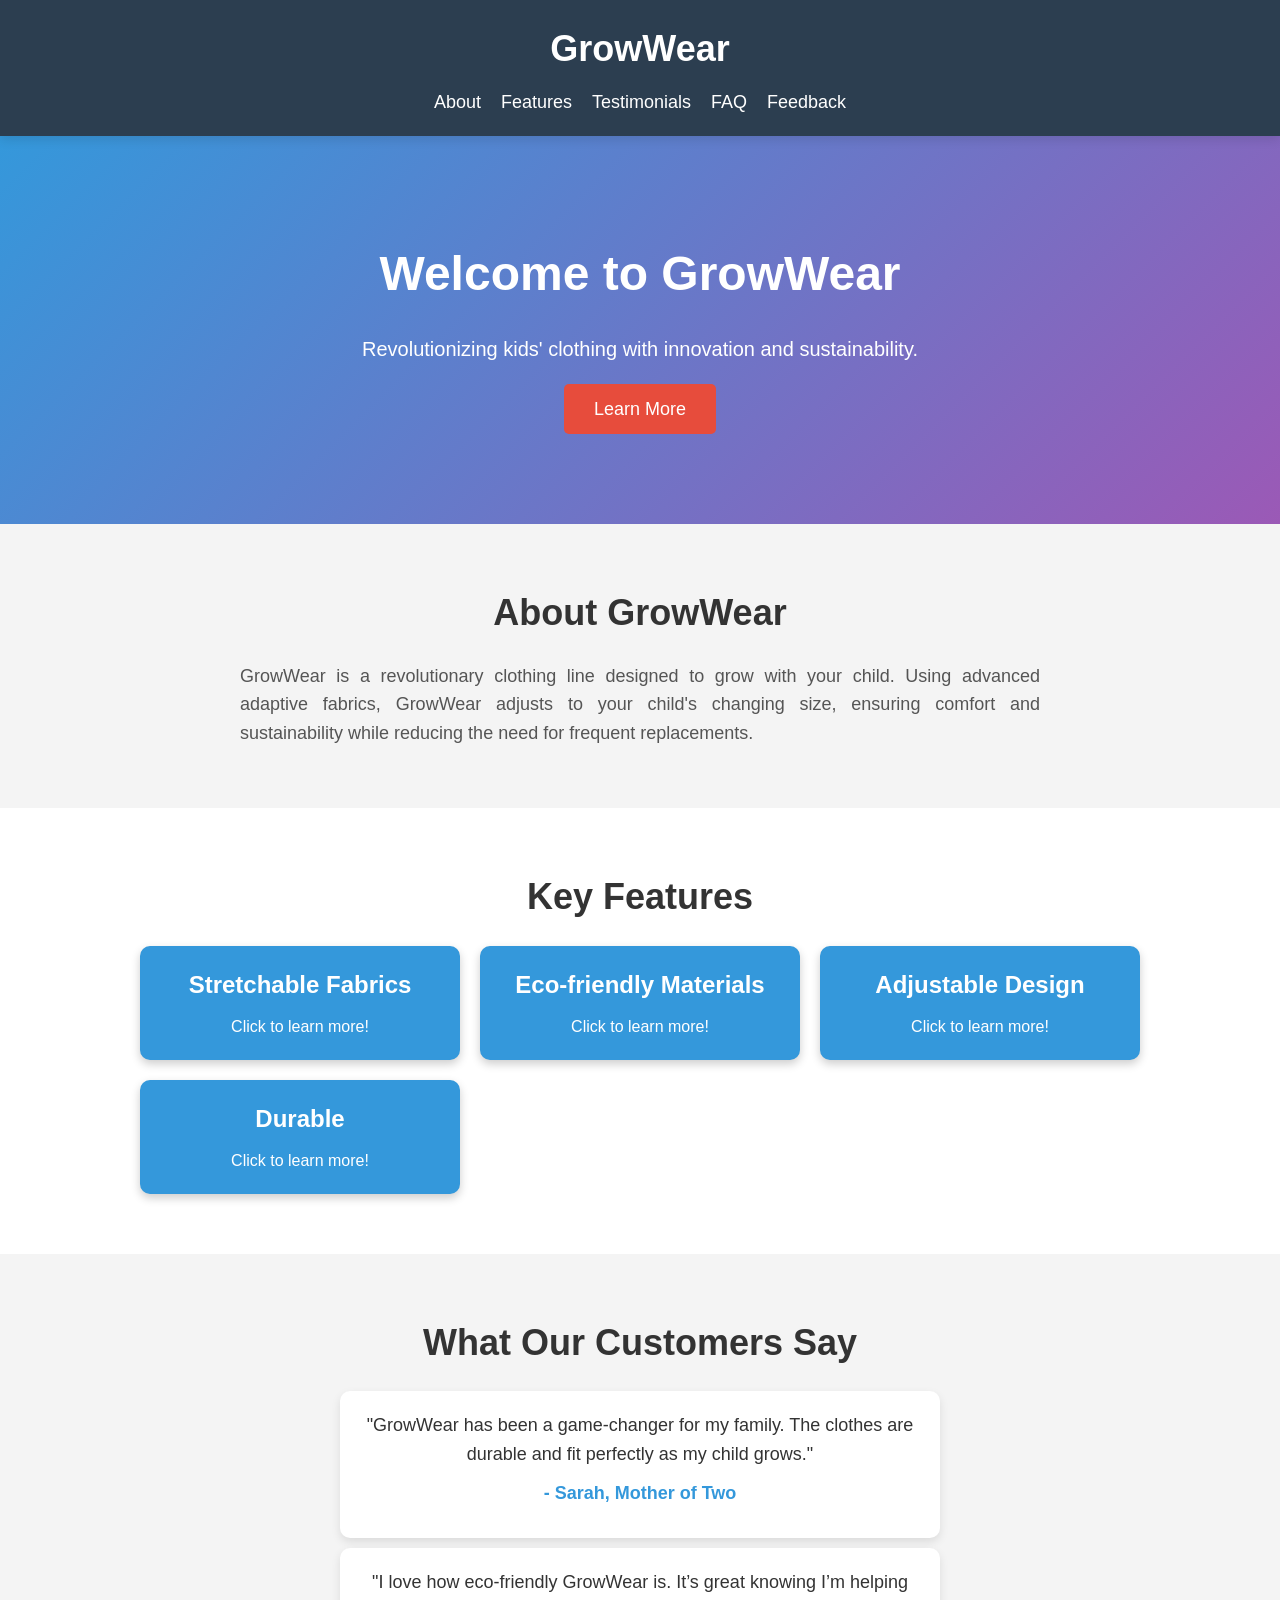
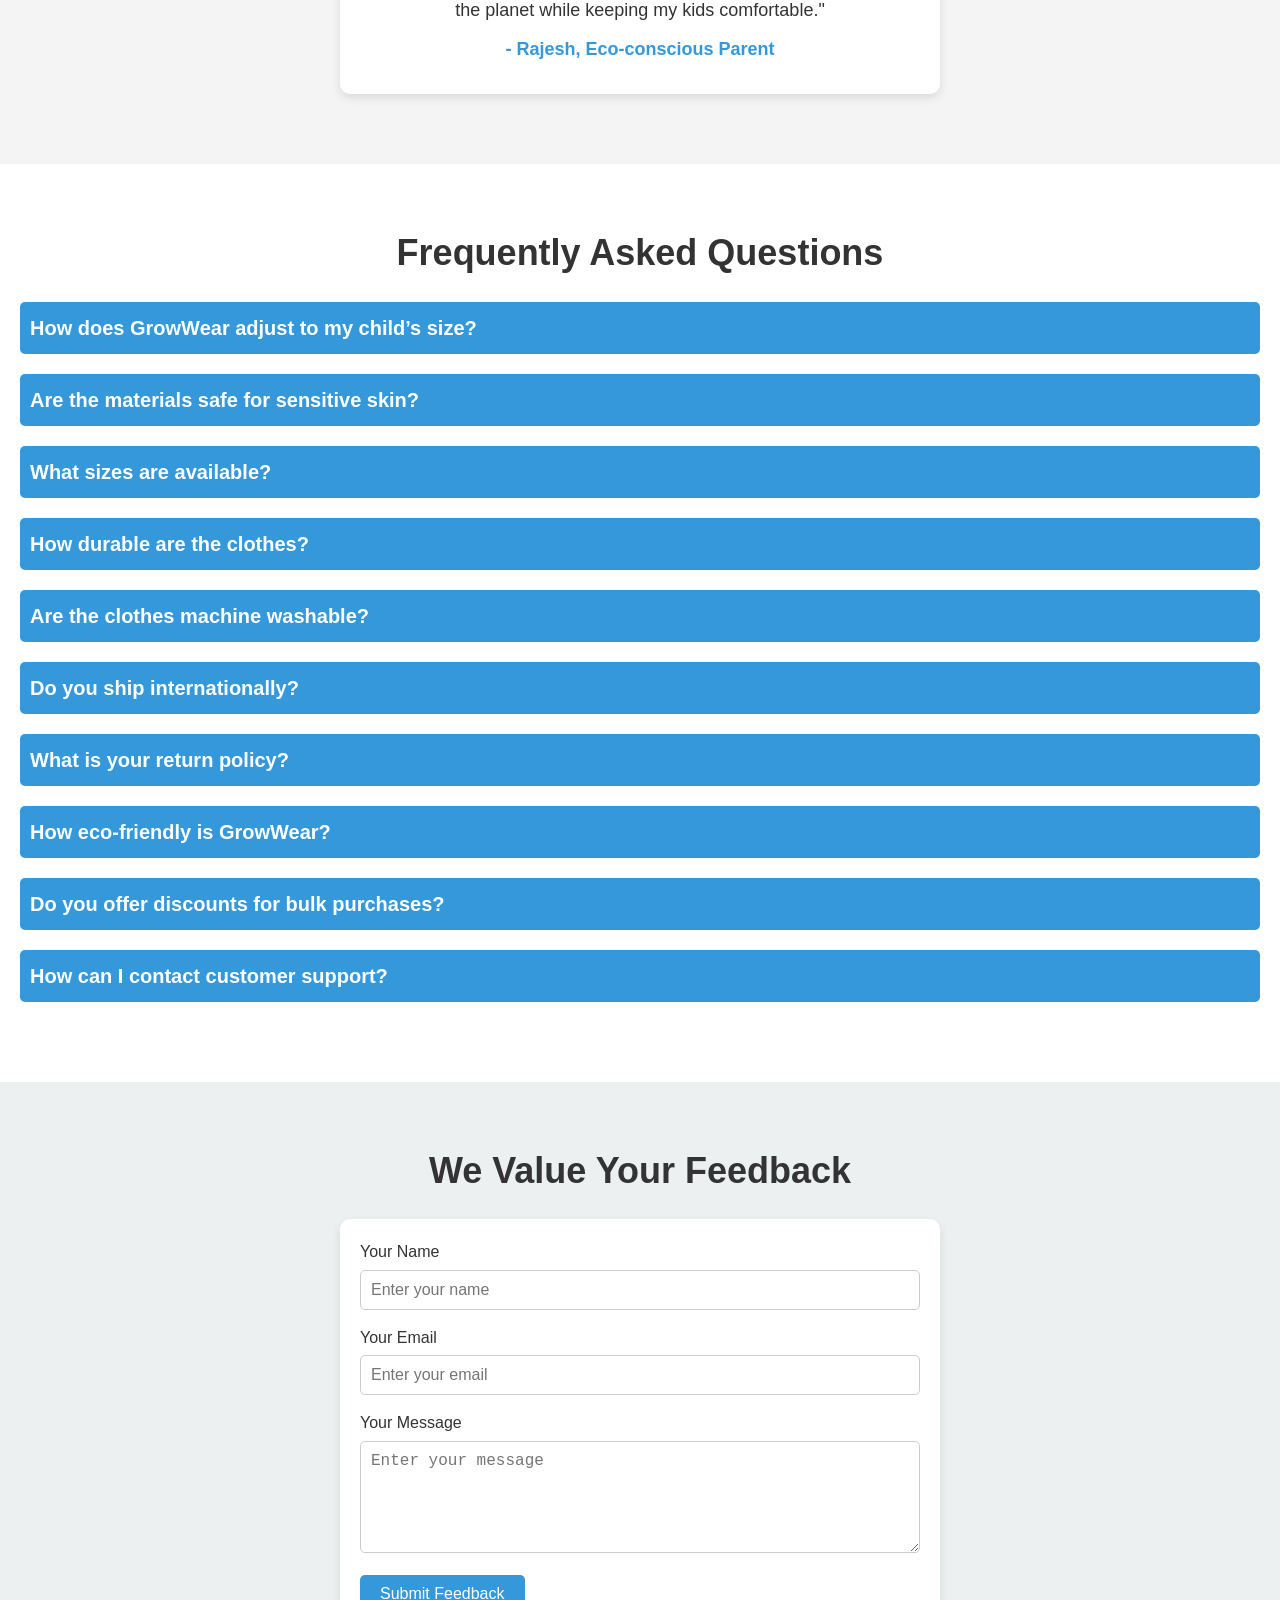
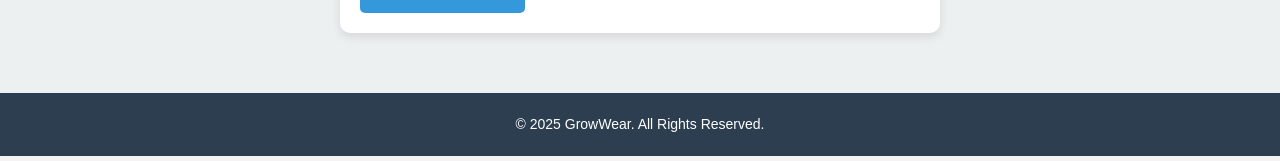
==== index.html @ eff15a05 "Add files via upload" ====
<!DOCTYPE html>
<html lang="en">
<head>
    <meta charset="UTF-8">
    <meta name="viewport" content="width=device-width, initial-scale=1.0">
    <title>GrowWear - Clothing that Grows with Kids</title>
    <style>
        /* Reset some default styles */
        * {
            margin: 0;
            padding: 0;
            box-sizing: border-box;
        }

        body {
            font-family: 'Arial', sans-serif;
            line-height: 1.6;
            background-color: #f4f4f4;
            color: #333;
            overflow-x: hidden;
        }

        .container {
            width: 90%;
            max-width: 1200px;
            margin: 0 auto;
        }

        /* Header styles */
        header {
            background-color: #2c3e50;
            color: white;
            padding: 20px 0;
            text-align: center;
            position: sticky;
            top: 0;
            z-index: 1000;
            box-shadow: 0 4px 10px rgba(0, 0, 0, 0.1);
        }

        header h1 {
            font-size: 36px;
            margin-bottom: 10px;
        }

        nav ul {
            list-style: none;
            padding: 0;
            display: flex;
            justify-content: center;
            gap: 20px;
        }

        nav ul li a {
            color: white;
            text-decoration: none;
            font-size: 18px;
        }

        nav ul li a:hover {
            text-decoration: underline;
        }

        /* Hero Section */
        .hero {
            background: linear-gradient(135deg, #3498db, #9b59b6);
            color: white;
            padding: 100px 20px;
            text-align: center;
        }

        .hero h2 {
            font-size: 48px;
            margin-bottom: 20px;
            animation: fadeIn 1.5s ease-in-out;
        }

        .hero p {
            font-size: 20px;
            margin-bottom: 30px;
            animation: fadeIn 2s ease-in-out;
        }

        .hero a {
            background-color: #e74c3c;
            color: white;
            padding: 15px 30px;
            text-decoration: none;
            font-size: 18px;
            border-radius: 5px;
            transition: background-color 0.3s, transform 0.3s;
            animation: fadeIn 2.5s ease-in-out;
        }

        .hero a:hover {
            background-color: #c0392b;
            transform: scale(1.05);
        }

        /* About Section */
        #about {
            padding: 60px 20px;
            background-color: #f4f4f4;
        }

        #about h2 {
            font-size: 36px;
            text-align: center;
            margin-bottom: 20px;
        }

        #about p {
            font-size: 18px;
            color: #555;
            text-align: justify;
            margin: 0 auto;
            max-width: 800px;
        }

        /* Features Section */
        #features {
            padding: 60px 20px;
            background-color: white;
        }

        #features h2 {
            font-size: 36px;
            text-align: center;
            margin-bottom: 20px;
        }

        .features-list {
            display: grid;
            grid-template-columns: repeat(auto-fit, minmax(250px, 1fr));
            gap: 20px;
            max-width: 1000px;
            margin: 0 auto;
        }

        .feature {
            background: #3498db;
            color: white;
            padding: 20px;
            border-radius: 10px;
            text-align: center;
            box-shadow: 0 4px 10px rgba(0, 0, 0, 0.2);
            cursor: pointer;
            transition: transform 0.3s, background-color 0.3s;
        }

        .feature:hover {
            transform: scale(1.05);
            background-color: #2980b9;
        }

        .feature h3 {
            font-size: 24px;
            margin-bottom: 10px;
        }

        .feature-details {
            display: none;
            font-size: 18px;
            color: #333;
            background: #ecf0f1;
            padding: 15px;
            margin-top: 10px;
            border-radius: 5px;
        }

        /* Testimonials Section */
        #testimonials {
            padding: 60px 20px;
            background-color: #f4f4f4;
        }

        #testimonials h2 {
            font-size: 36px;
            text-align: center;
            margin-bottom: 20px;
        }

        .testimonial {
            background: white;
            padding: 20px;
            border-radius: 10px;
            box-shadow: 0 4px 10px rgba(0, 0, 0, 0.1);
            margin: 10px auto;
            max-width: 600px;
            text-align: center;
        }

        .testimonial p {
            font-size: 18px;
            margin-bottom: 10px;
        }

        .testimonial .author {
            font-weight: bold;
            color: #3498db;
        }

        /* FAQ Section */
        #faq {
            padding: 60px 20px;
            background-color: white;
        }

        #faq h2 {
            font-size: 36px;
            text-align: center;
            margin-bottom: 20px;
        }

        .faq-item {
            margin-bottom: 20px;
        }

        .faq-item h3 {
            font-size: 20px;
            cursor: pointer;
            background: #3498db;
            color: white;
            padding: 10px;
            border-radius: 5px;
            transition: background-color 0.3s;
        }

        .faq-item h3:hover {
            background-color: #2980b9;
        }

        .faq-item p {
            display: none;
            font-size: 18px;
            color: #555;
            padding: 10px;
            border-left: 4px solid #3498db;
        }

        /* Feedback Section */
        #feedback {
            padding: 60px 20px;
            background-color: #ecf0f1;
        }

        #feedback h2 {
            font-size: 36px;
            text-align: center;
            margin-bottom: 20px;
        }

        #feedback-form {
            max-width: 600px;
            margin: 0 auto;
            background: white;
            padding: 20px;
            border-radius: 10px;
            box-shadow: 0 4px 10px rgba(0, 0, 0, 0.1);
        }

        #feedback-form label {
            display: block;
            font-size: 16px;
            margin-bottom: 5px;
            color: #333;
        }

        #feedback-form input,
        #feedback-form textarea {
            width: 100%;
            padding: 10px;
            margin-bottom: 15px;
            border: 1px solid #ccc;
            border-radius: 5px;
            font-size: 16px;
        }

        #feedback-form button {
            background-color: #3498db;
            color: white;
            border: none;
            padding: 10px 20px;
            font-size: 16px;
            border-radius: 5px;
            cursor: pointer;
            transition: background-color 0.3s;
        }

        #feedback-form button:hover {
            background-color: #2980b9;
        }

        .feedback-message {
            display: none;
            font-size: 18px;
            color: green;
            text-align: center;
            margin-top: 15px;
        }

        /* Footer styles */
        footer {
            background-color: #2c3e50;
            color: white;
            padding: 20px 0;
            text-align: center;
        }

        footer p {
            font-size: 14px;
        }

        /* Animations */
        @keyframes fadeIn {
            from {
                opacity: 0;
                transform: translateY(20px);
            }
            to {
                opacity: 1;
                transform: translateY(0);
            }
        }
    </style>
</head>
<body>
    <!-- Header -->
    <header>
        <h1>GrowWear</h1>
        <nav>
            <ul>
                <li><a href="#about">About</a></li>
                <li><a href="#features">Features</a></li>
                <li><a href="#testimonials">Testimonials</a></li>
                <li><a href="#faq">FAQ</a></li>
                <li><a href="#feedback">Feedback</a></li>
            </ul>
        </nav>
    </header>

    <!-- Hero Section -->
    <section class="hero">
        <h2>Welcome to GrowWear</h2>
        <p>Revolutionizing kids' clothing with innovation and sustainability.</p>
        <a href="#about">Learn More</a>
    </section>

    <!-- About Section -->
    <section id="about">
        <h2>About GrowWear</h2>
        <p>GrowWear is a revolutionary clothing line designed to grow with your child. Using advanced adaptive fabrics, GrowWear adjusts to your child's changing size, ensuring comfort and sustainability while reducing the need for frequent replacements.</p>
    </section>

    <!-- Features Section -->
    <section id="features">
        <h2>Key Features</h2>
        <div class="features-list">
            <div class="feature" onclick="toggleDetails('stretchable-details')">
                <h3>Stretchable Fabrics</h3>
                <p>Click to learn more!</p>
                <div id="stretchable-details" class="feature-details">
                    Our advanced stretchable fabrics adapt to your child's growth, ensuring a perfect fit at all times.
                </div>
            </div>
            <div class="feature" onclick="toggleDetails('eco-friendly-details')">
                <h3>Eco-friendly Materials</h3>
                <p>Click to learn more!</p>
                <div id="eco-friendly-details" class="feature-details">
                    Made from biodegradable fibers, our materials are kind to both your child and the planet.
                </div>
            </div>
            <div class="feature" onclick="toggleDetails('adjustable-design-details')">
                <h3>Adjustable Design</h3>
                <p>Click to learn more!</p>
                <div id="adjustable-design-details" class="feature-details">
                    Adjustable straps and waistbands expand to provide a comfortable fit as your child grows.
                </div>
            </div>
            <div class="feature" onclick="toggleDetails('durable-details')">
                <h3>Durable</h3>
                <p>Click to learn more!</p>
                <div id="durable-details" class="feature-details">
                    Built to last, our clothing withstands wear and tear, providing value for years.
                </div>
            </div>
        </div>
    </section>

    <!-- Testimonials Section -->
    <section id="testimonials">
        <h2>What Our Customers Say</h2>
        <div class="testimonial">
            <p>"GrowWear has been a game-changer for my family. The clothes are durable and fit perfectly as my child grows."</p>
            <p class="author">- Sarah, Mother of Two</p>
        </div>
        <div class="testimonial">
            <p>"I love how eco-friendly GrowWear is. It’s great knowing I’m helping the planet while keeping my kids comfortable."</p>
            <p class="author">- Rajesh, Eco-conscious Parent</p>
        </div>
    </section>

    <!-- FAQ Section -->
        <!-- FAQ Section -->
<section id="faq">
    <h2>Frequently Asked Questions</h2>
    <div class="faq-item">
        <h3 onclick="toggleFAQ('faq1')">How does GrowWear adjust to my child’s size?</h3>
        <p id="faq1" style="display:none;">GrowWear uses advanced stretchable fabrics and adjustable features to grow with your child.</p>
    </div>
    <div class="faq-item">
        <h3 onclick="toggleFAQ('faq2')">Are the materials safe for sensitive skin?</h3>
        <p id="faq2" style="display:none;">Yes, all our materials are hypoallergenic and safe for sensitive skin.</p>
    </div>
    <div class="faq-item">
        <h3 onclick="toggleFAQ('faq3')">What sizes are available?</h3>
        <p id="faq3" style="display:none;">GrowWear is designed to fit a wide range of sizes, covering ages 1 to 10 years, with adjustable features to accommodate growth.</p>
    </div>
    <div class="faq-item">
        <h3 onclick="toggleFAQ('faq4')">How durable are the clothes?</h3>
        <p id="faq4" style="display:none;">Our clothes are made with high-quality, durable fabrics that can withstand active use and frequent washing.</p>
    </div>
    <div class="faq-item">
        <h3 onclick="toggleFAQ('faq5')">Are the clothes machine washable?</h3>
        <p id="faq5" style="display:none;">Yes, all GrowWear products are machine washable and easy to maintain.</p>
    </div>
    <div class="faq-item">
        <h3 onclick="toggleFAQ('faq6')">Do you ship internationally?</h3>
        <p id="faq6" style="display:none;">Yes, we offer international shipping. Delivery times and costs vary by location.</p>
    </div>
    <div class="faq-item">
        <h3 onclick="toggleFAQ('faq7')">What is your return policy?</h3>
        <p id="faq7" style="display:none;">We offer a 30-day return policy for unused items with the original tags intact.</p>
    </div>
    <div class="faq-item">
        <h3 onclick="toggleFAQ('faq8')">How eco-friendly is GrowWear?</h3>
        <p id="faq8" style="display:none;">GrowWear is committed to sustainability. We use biodegradable materials and ethical manufacturing processes to minimize our environmental impact.</p>
    </div>
    <div class="faq-item">
        <h3 onclick="toggleFAQ('faq9')">Do you offer discounts for bulk purchases?</h3>
        <p id="faq9" style="display:none;">Yes, we offer special discounts for bulk purchases. Contact our support team for more details.</p>
    </div>
    <div class="faq-item">
        <h3 onclick="toggleFAQ('faq10')">How can I contact customer support?</h3>
        <p id="faq10" style="display:none;">You can reach us via email at support@growwear.com or through our customer service hotline.</p>
    </div>
</section>

    <!-- Feedback Section -->
    <section id="feedback">
        <h2>We Value Your Feedback</h2>
        <form id="feedback-form">
            <label for="name">Your Name</label>
            <input type="text" id="name" required placeholder="Enter your name">
            
            <label for="email">Your Email</label>
            <input type="email" id="email" required placeholder="Enter your email">
            
            <label for="message">Your Message</label>
            <textarea id="message" rows="5" required placeholder="Enter your message"></textarea>
            
            <button type="submit">Submit Feedback</button>
        </form>
        <div id="feedback-message" class="feedback-message">
            Thank you for your feedback! Please wait for a minute. Dont click on anything else.
        </div>
    </section>

    <!-- Footer -->
    <footer>
        <p>&copy; 2025 GrowWear. All Rights Reserved.</p>
    </footer>

    <script>
        // Toggle feature details
        function toggleDetails(id) {
            const details = document.getElementById(id);
            details.style.display = details.style.display === 'none' || details.style.display === '' ? 'block' : 'none';
        }
    
        // Toggle FAQ answers
        function toggleFAQ(id) {
            const faqAnswer = document.getElementById(id);
            faqAnswer.style.display = faqAnswer.style.display === 'none' || faqAnswer.style.display === '' ? 'block' : 'none';
        }
    
        // Form submission for feedback
        document.getElementById('feedback-form').addEventListener('submit', function(event) {
            event.preventDefault(); // Prevent form from submitting the usual way
    
            // Show thank you message
            document.getElementById('feedback-message').style.display = 'block';
    
            // Log to check the function is triggered
            console.log('Form submitted, redirecting in 3 seconds...');
    
            // Redirect to Thank You page after 3 seconds
            setTimeout(function() {
                console.log('Redirecting now...');
                window.location.href = "thank-you.html"; // Redirect to the Thank You page
            }, 3000);
        });
    </script>
    
    
</body>
</html>
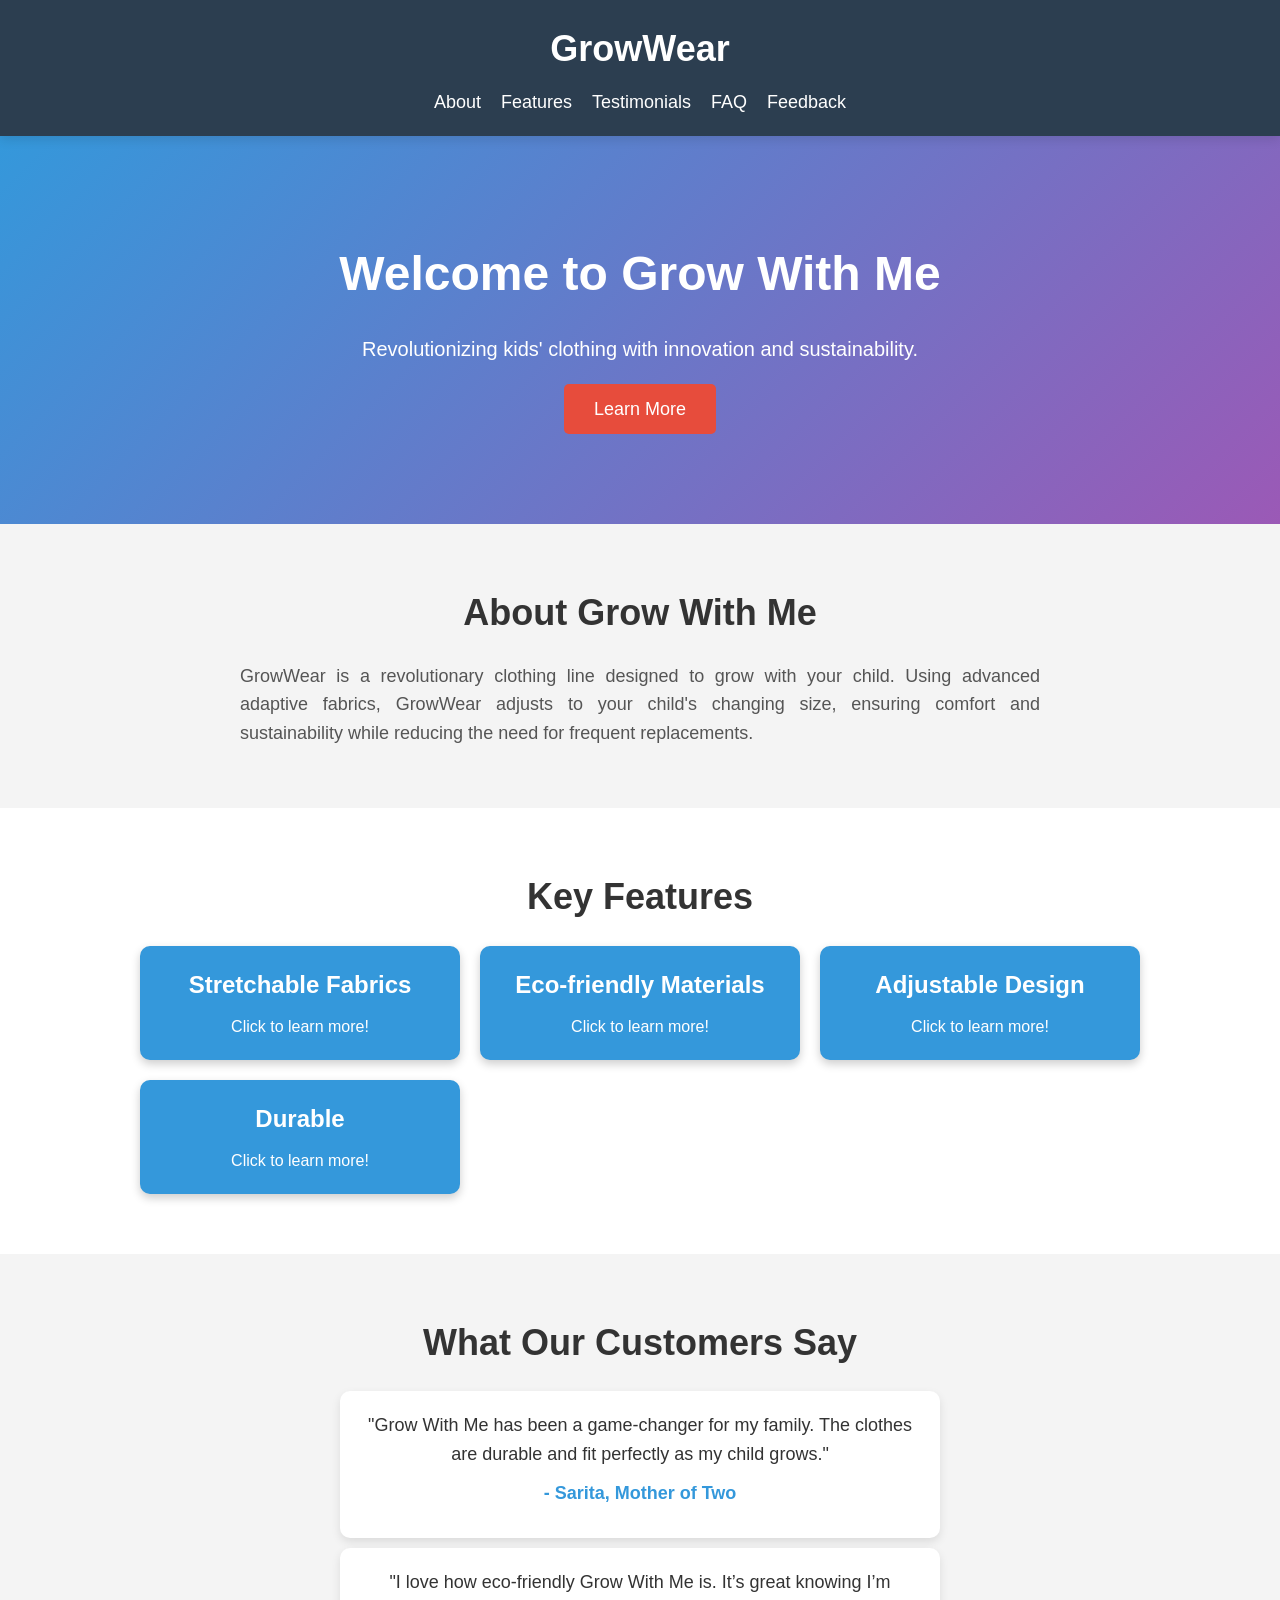
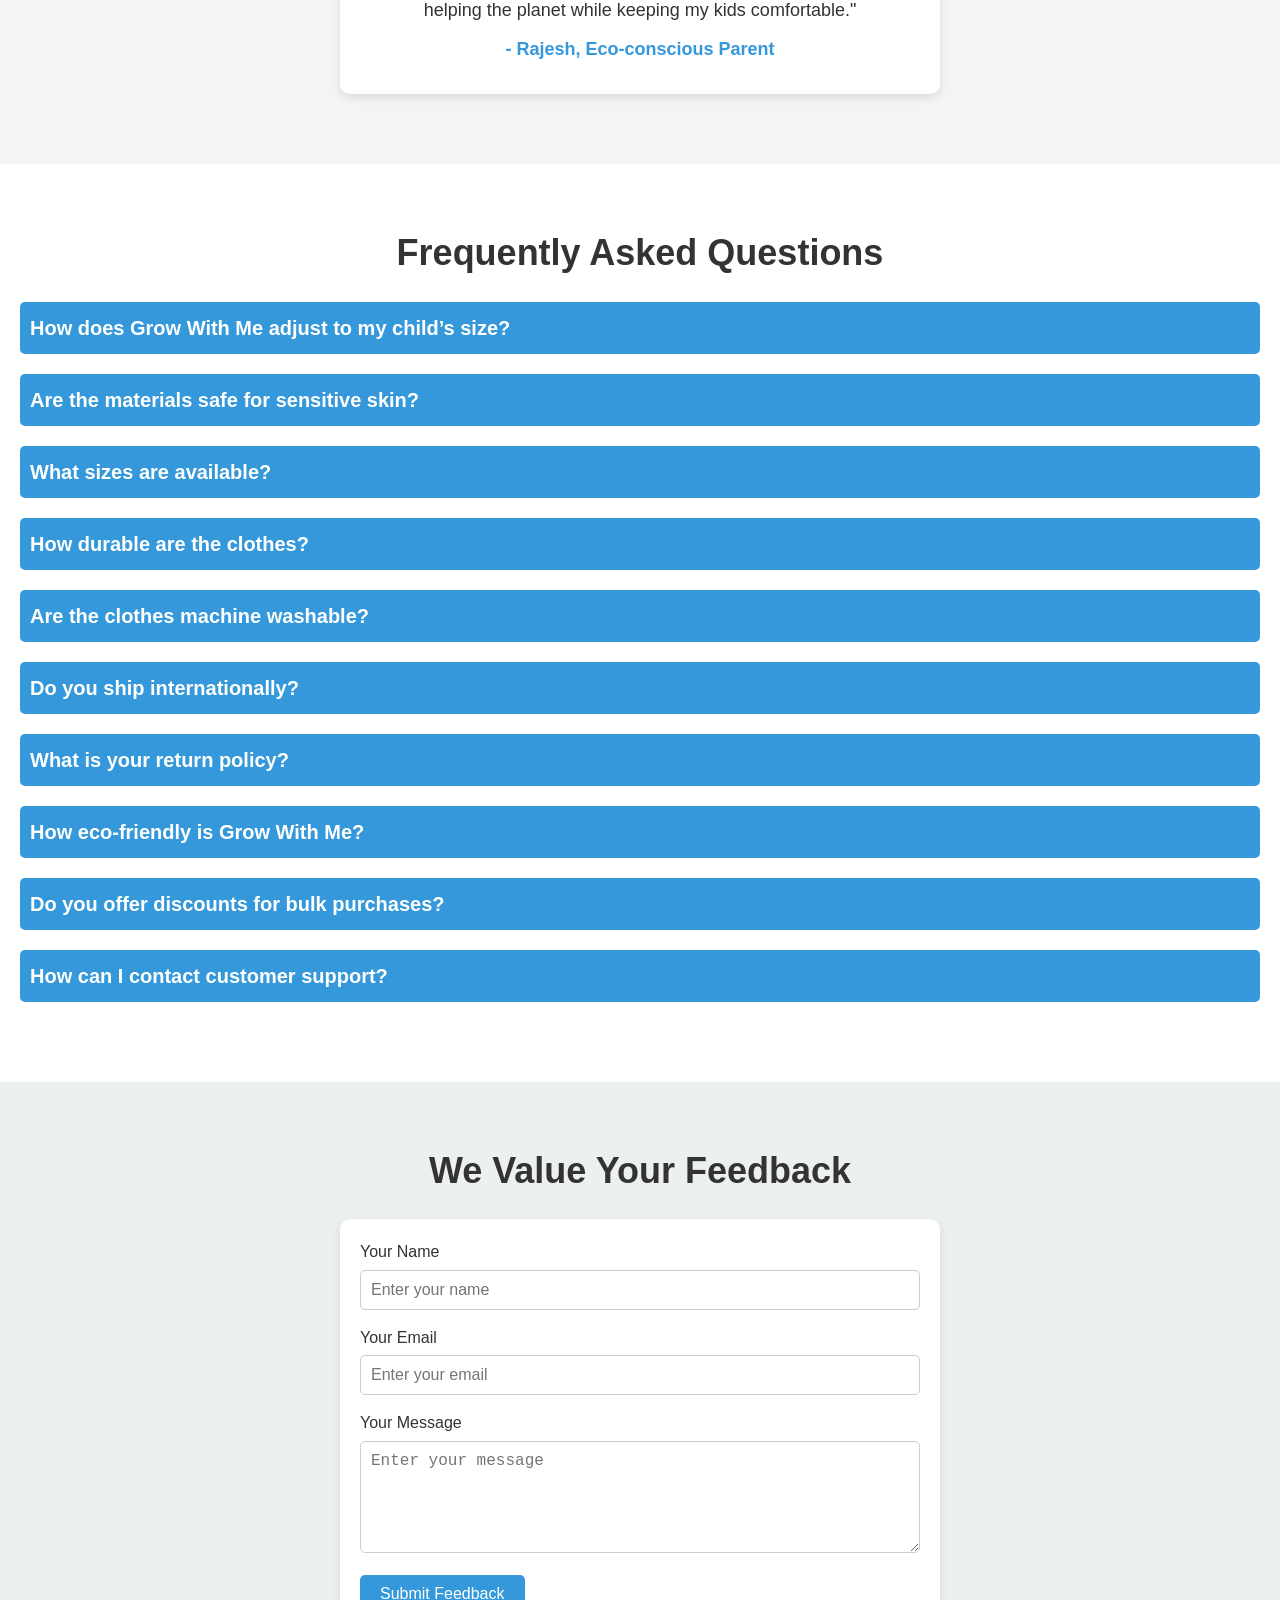
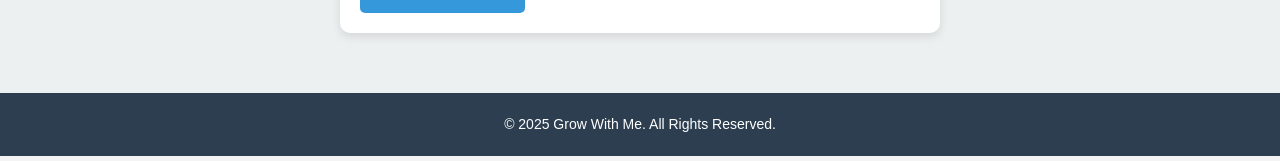
==== commit 32487bd1: "Update index.html" ====
--- a/index.html
+++ b/index.html
@@ -3,7 +3,7 @@
 <head>
     <meta charset="UTF-8">
     <meta name="viewport" content="width=device-width, initial-scale=1.0">
-    <title>GrowWear - Clothing that Grows with Kids</title>
+    <title>Grow With Me - Clothing that Grows with Kids</title>
     <style>
         /* Reset some default styles */
         * {
@@ -341,14 +341,14 @@
 
     <!-- Hero Section -->
     <section class="hero">
-        <h2>Welcome to GrowWear</h2>
+        <h2>Welcome to Grow With Me</h2>
         <p>Revolutionizing kids' clothing with innovation and sustainability.</p>
         <a href="#about">Learn More</a>
     </section>
 
     <!-- About Section -->
     <section id="about">
-        <h2>About GrowWear</h2>
+        <h2>About Grow With Me</h2>
         <p>GrowWear is a revolutionary clothing line designed to grow with your child. Using advanced adaptive fabrics, GrowWear adjusts to your child's changing size, ensuring comfort and sustainability while reducing the need for frequent replacements.</p>
     </section>
 
@@ -391,11 +391,11 @@
     <section id="testimonials">
         <h2>What Our Customers Say</h2>
         <div class="testimonial">
-            <p>"GrowWear has been a game-changer for my family. The clothes are durable and fit perfectly as my child grows."</p>
-            <p class="author">- Sarah, Mother of Two</p>
+            <p>"Grow With Me has been a game-changer for my family. The clothes are durable and fit perfectly as my child grows."</p>
+            <p class="author">- Sarita, Mother of Two</p>
         </div>
         <div class="testimonial">
-            <p>"I love how eco-friendly GrowWear is. It’s great knowing I’m helping the planet while keeping my kids comfortable."</p>
+            <p>"I love how eco-friendly Grow With Me is. It’s great knowing I’m helping the planet while keeping my kids comfortable."</p>
             <p class="author">- Rajesh, Eco-conscious Parent</p>
         </div>
     </section>
@@ -405,7 +405,7 @@
 <section id="faq">
     <h2>Frequently Asked Questions</h2>
     <div class="faq-item">
-        <h3 onclick="toggleFAQ('faq1')">How does GrowWear adjust to my child’s size?</h3>
+        <h3 onclick="toggleFAQ('faq1')">How does Grow With Me adjust to my child’s size?</h3>
         <p id="faq1" style="display:none;">GrowWear uses advanced stretchable fabrics and adjustable features to grow with your child.</p>
     </div>
     <div class="faq-item">
@@ -414,7 +414,7 @@
     </div>
     <div class="faq-item">
         <h3 onclick="toggleFAQ('faq3')">What sizes are available?</h3>
-        <p id="faq3" style="display:none;">GrowWear is designed to fit a wide range of sizes, covering ages 1 to 10 years, with adjustable features to accommodate growth.</p>
+        <p id="faq3" style="display:none;">Grow With Me is designed to fit a wide range of sizes, covering ages 1 to 10 years, with adjustable features to accommodate growth.</p>
     </div>
     <div class="faq-item">
         <h3 onclick="toggleFAQ('faq4')">How durable are the clothes?</h3>
@@ -422,7 +422,7 @@
     </div>
     <div class="faq-item">
         <h3 onclick="toggleFAQ('faq5')">Are the clothes machine washable?</h3>
-        <p id="faq5" style="display:none;">Yes, all GrowWear products are machine washable and easy to maintain.</p>
+        <p id="faq5" style="display:none;">Yes, all Grow With Me products are machine washable and easy to maintain.</p>
     </div>
     <div class="faq-item">
         <h3 onclick="toggleFAQ('faq6')">Do you ship internationally?</h3>
@@ -433,8 +433,8 @@
         <p id="faq7" style="display:none;">We offer a 30-day return policy for unused items with the original tags intact.</p>
     </div>
     <div class="faq-item">
-        <h3 onclick="toggleFAQ('faq8')">How eco-friendly is GrowWear?</h3>
-        <p id="faq8" style="display:none;">GrowWear is committed to sustainability. We use biodegradable materials and ethical manufacturing processes to minimize our environmental impact.</p>
+        <h3 onclick="toggleFAQ('faq8')">How eco-friendly is Grow With Me?</h3>
+        <p id="faq8" style="display:none;">Grow With Me is committed to sustainability. We use biodegradable materials and ethical manufacturing processes to minimize our environmental impact.</p>
     </div>
     <div class="faq-item">
         <h3 onclick="toggleFAQ('faq9')">Do you offer discounts for bulk purchases?</h3>
@@ -468,7 +468,7 @@
 
     <!-- Footer -->
     <footer>
-        <p>&copy; 2025 GrowWear. All Rights Reserved.</p>
+        <p>&copy; 2025 Grow With Me. All Rights Reserved.</p>
     </footer>
 
     <script>
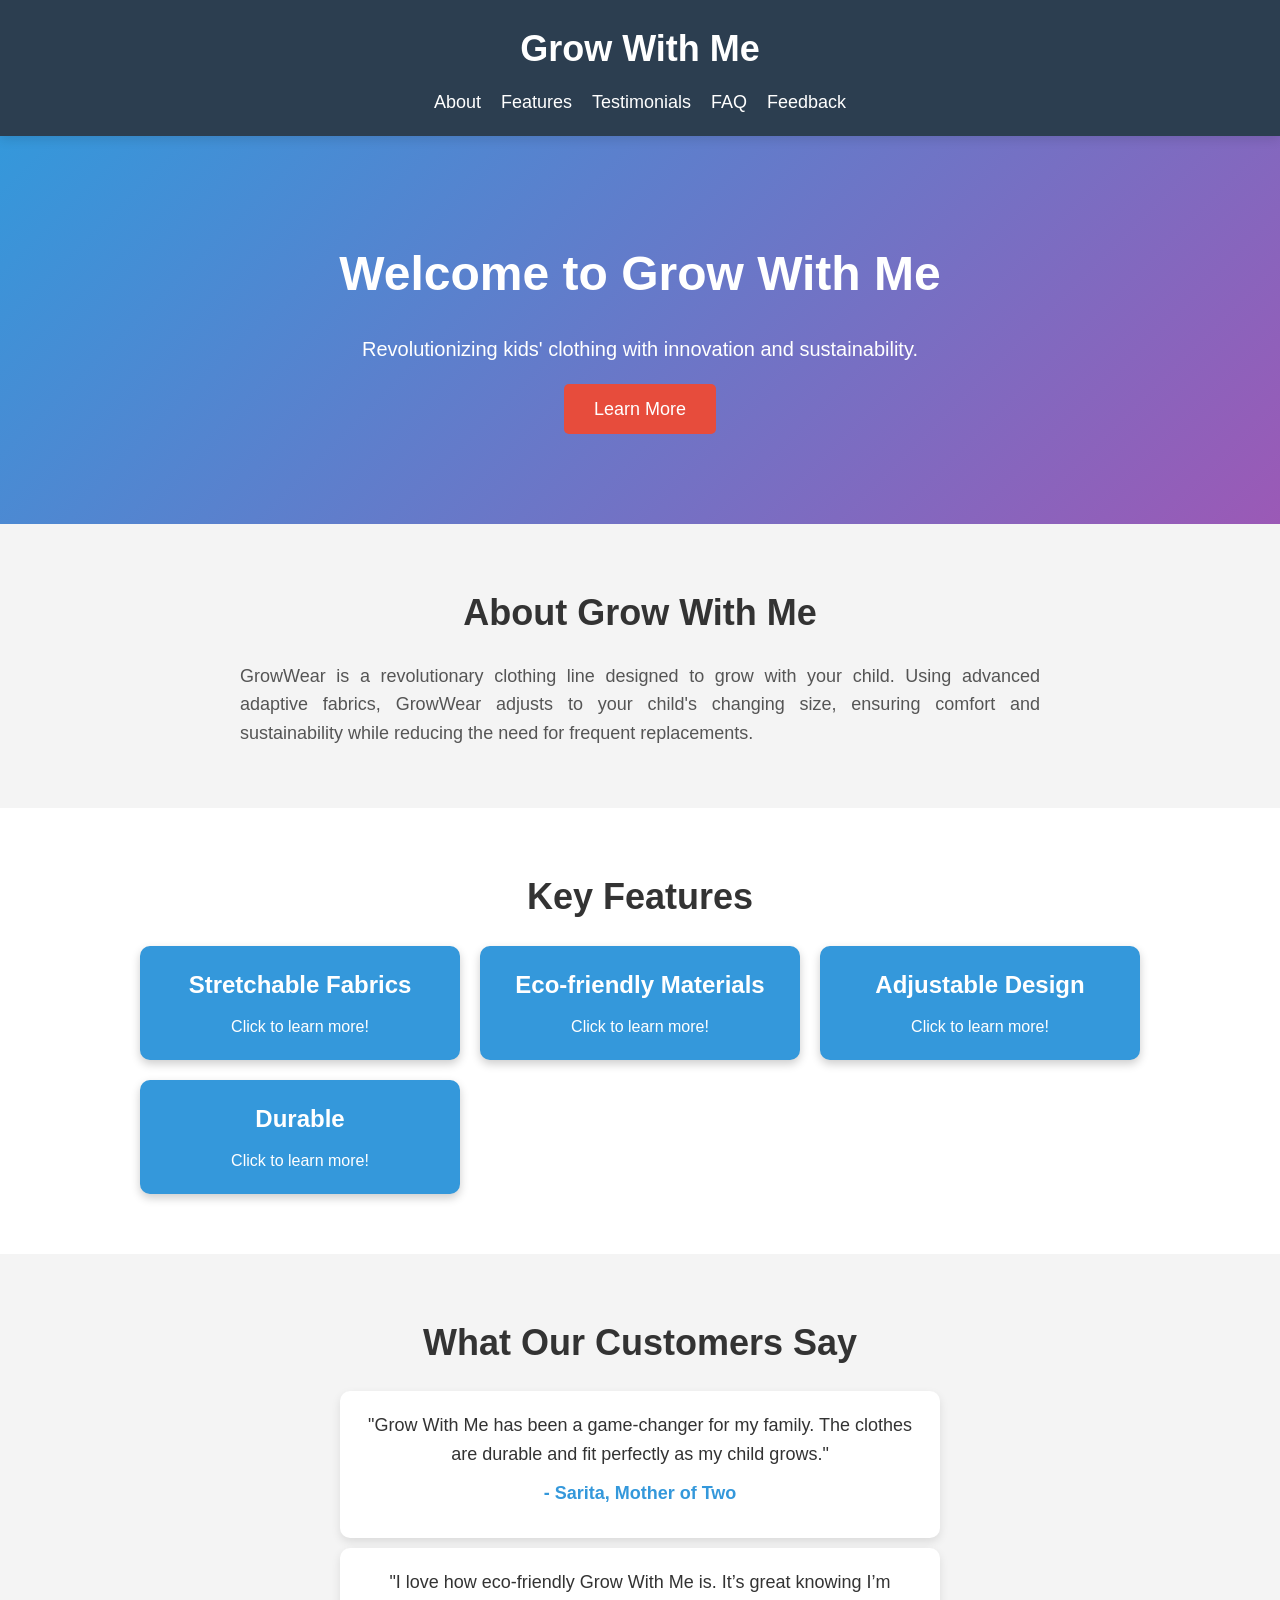
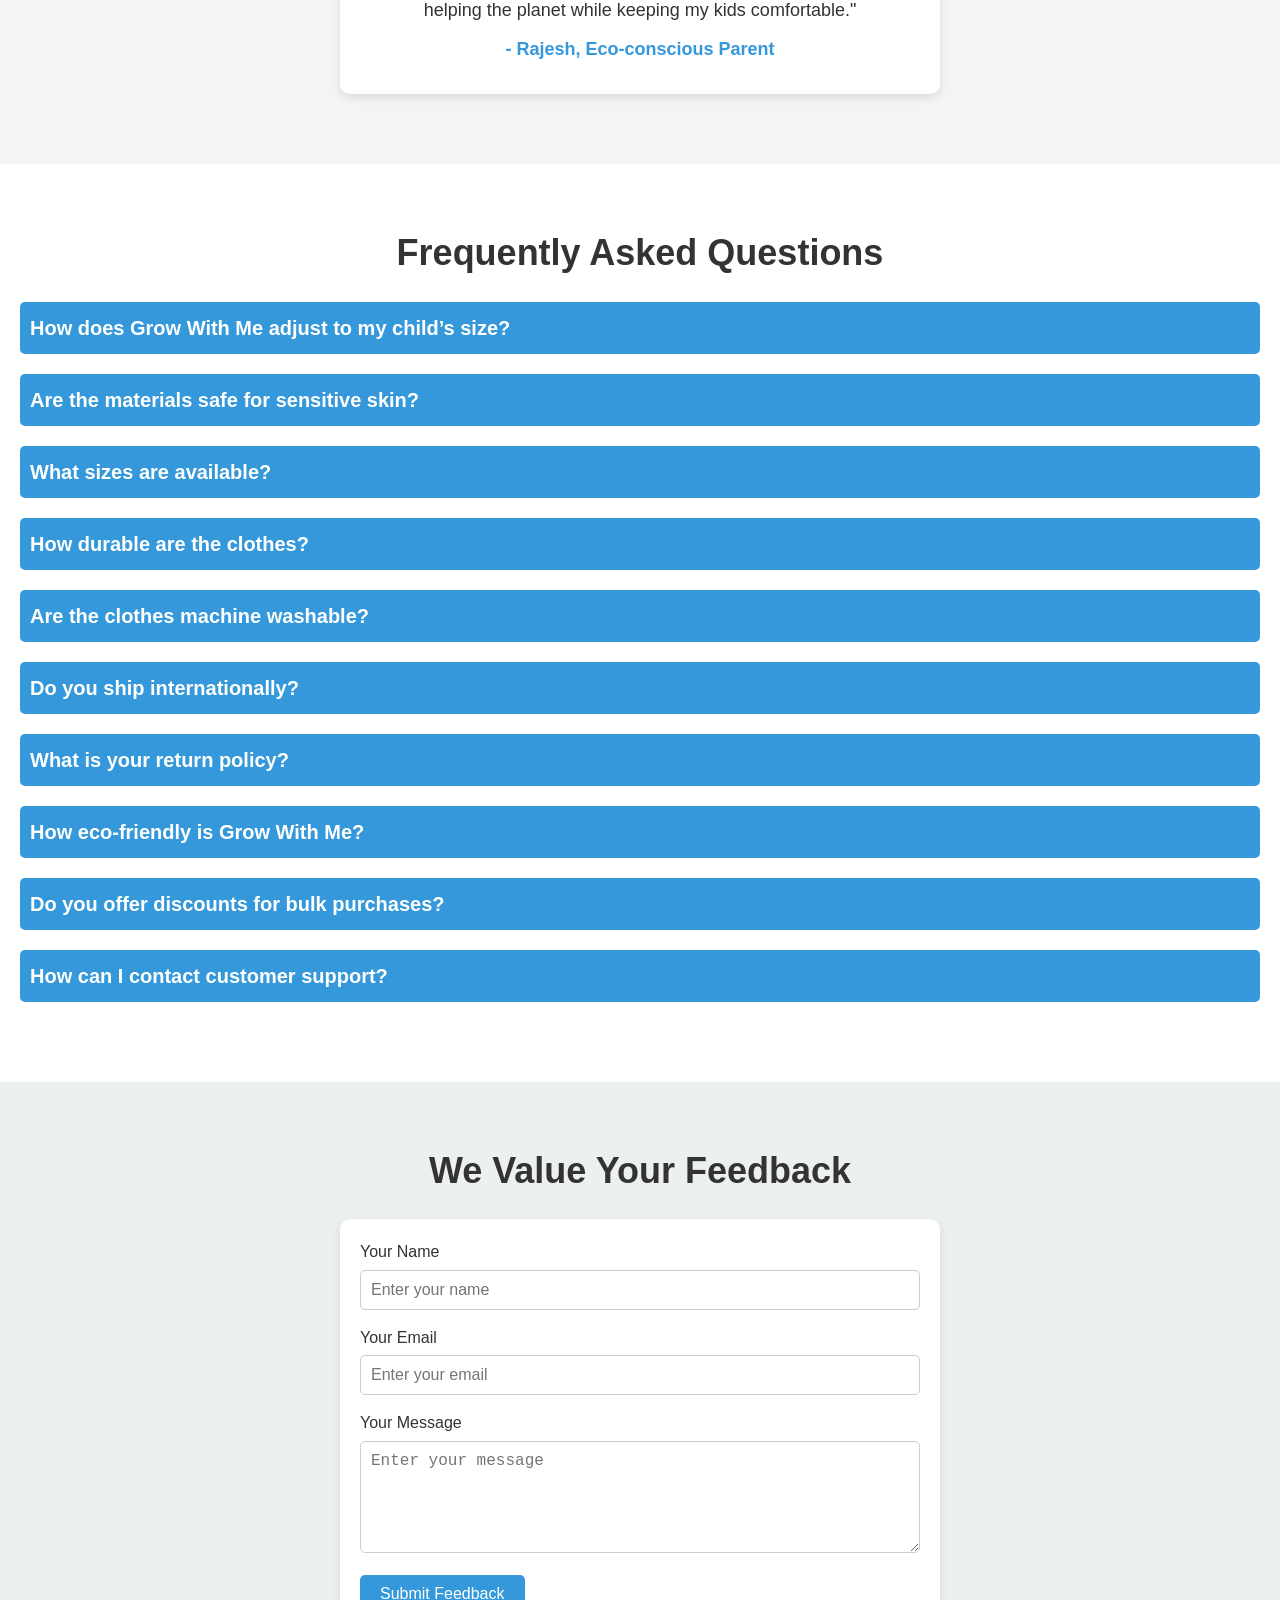
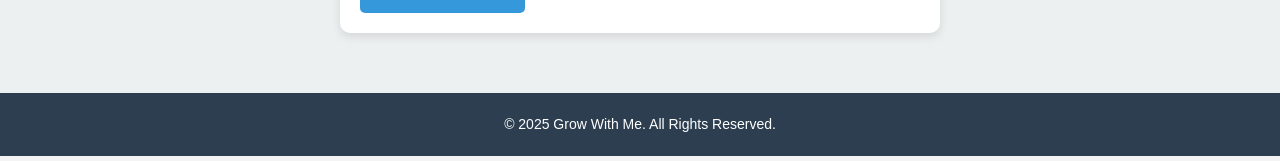
==== commit ae408728: "Update index.html" ====
--- a/index.html
+++ b/index.html
@@ -327,7 +327,7 @@
 <body>
     <!-- Header -->
     <header>
-        <h1>GrowWear</h1>
+        <h1>Grow With Me</h1>
         <nav>
             <ul>
                 <li><a href="#about">About</a></li>
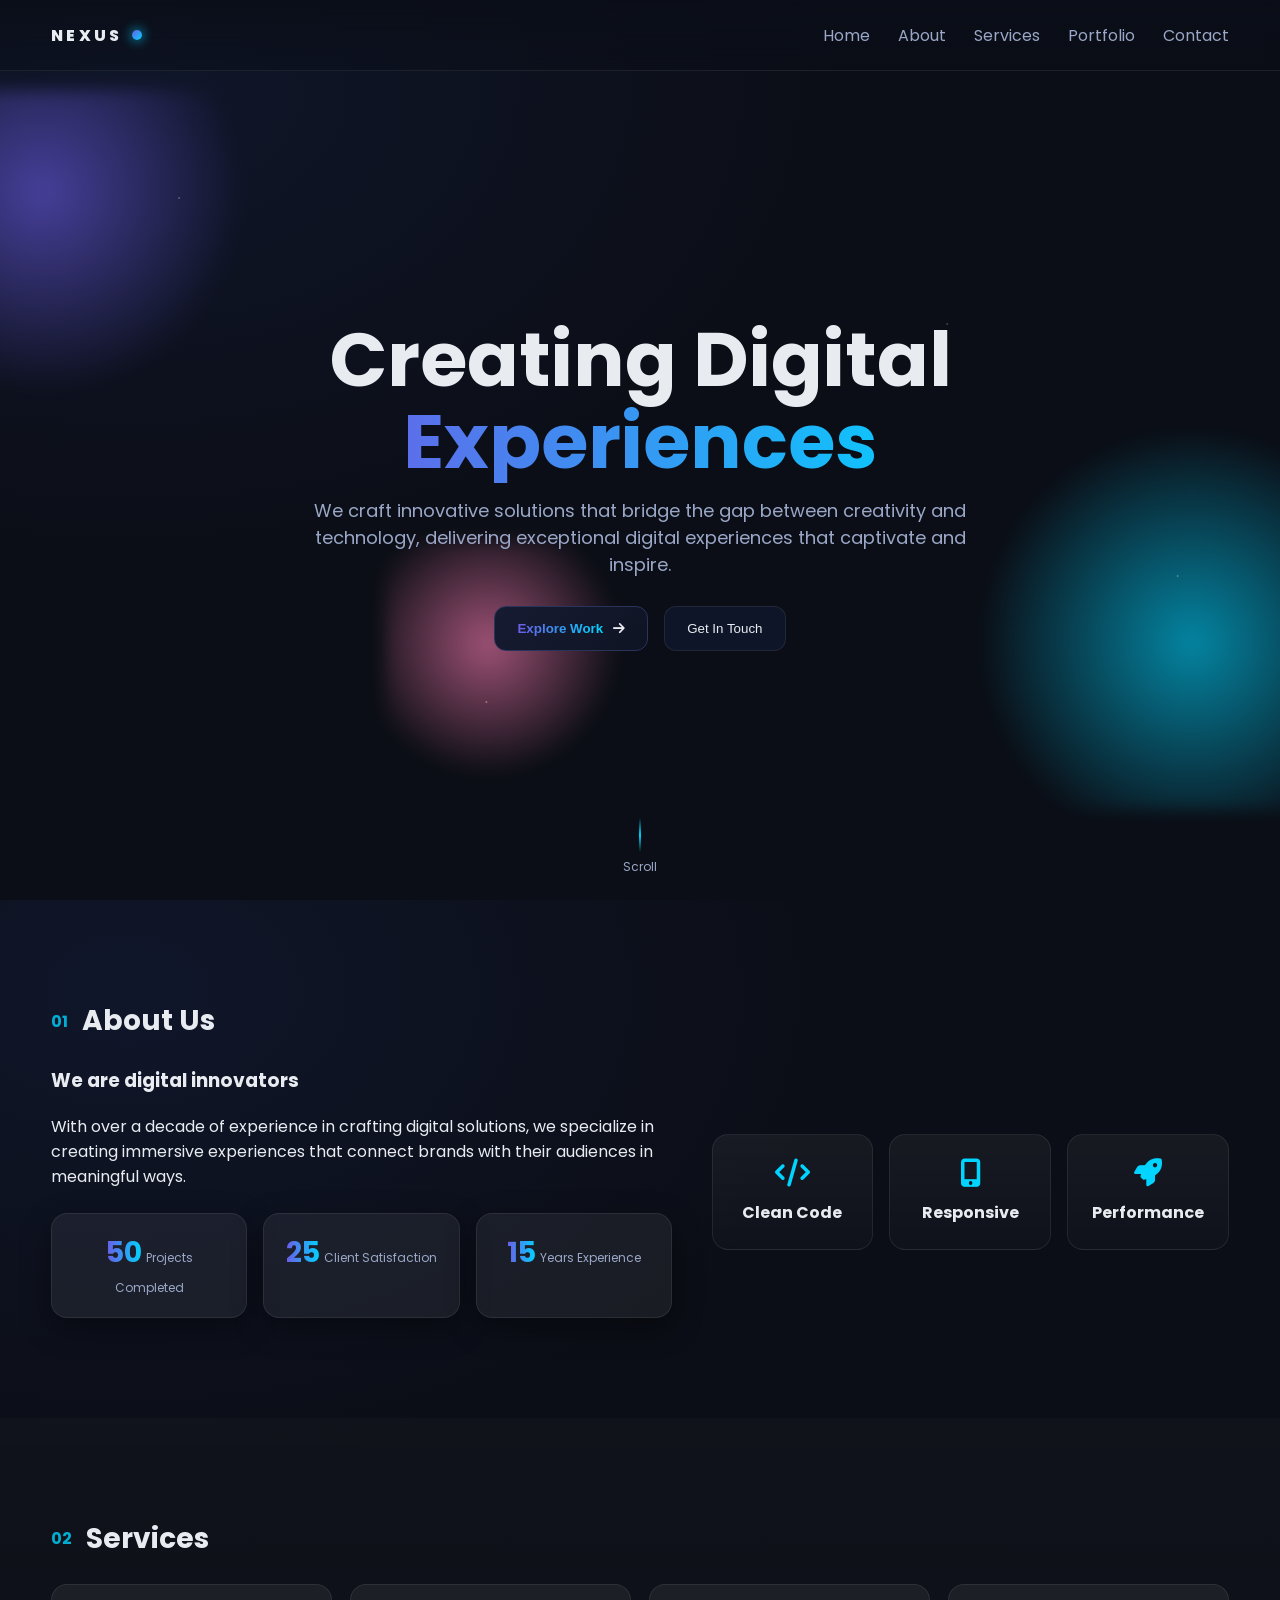
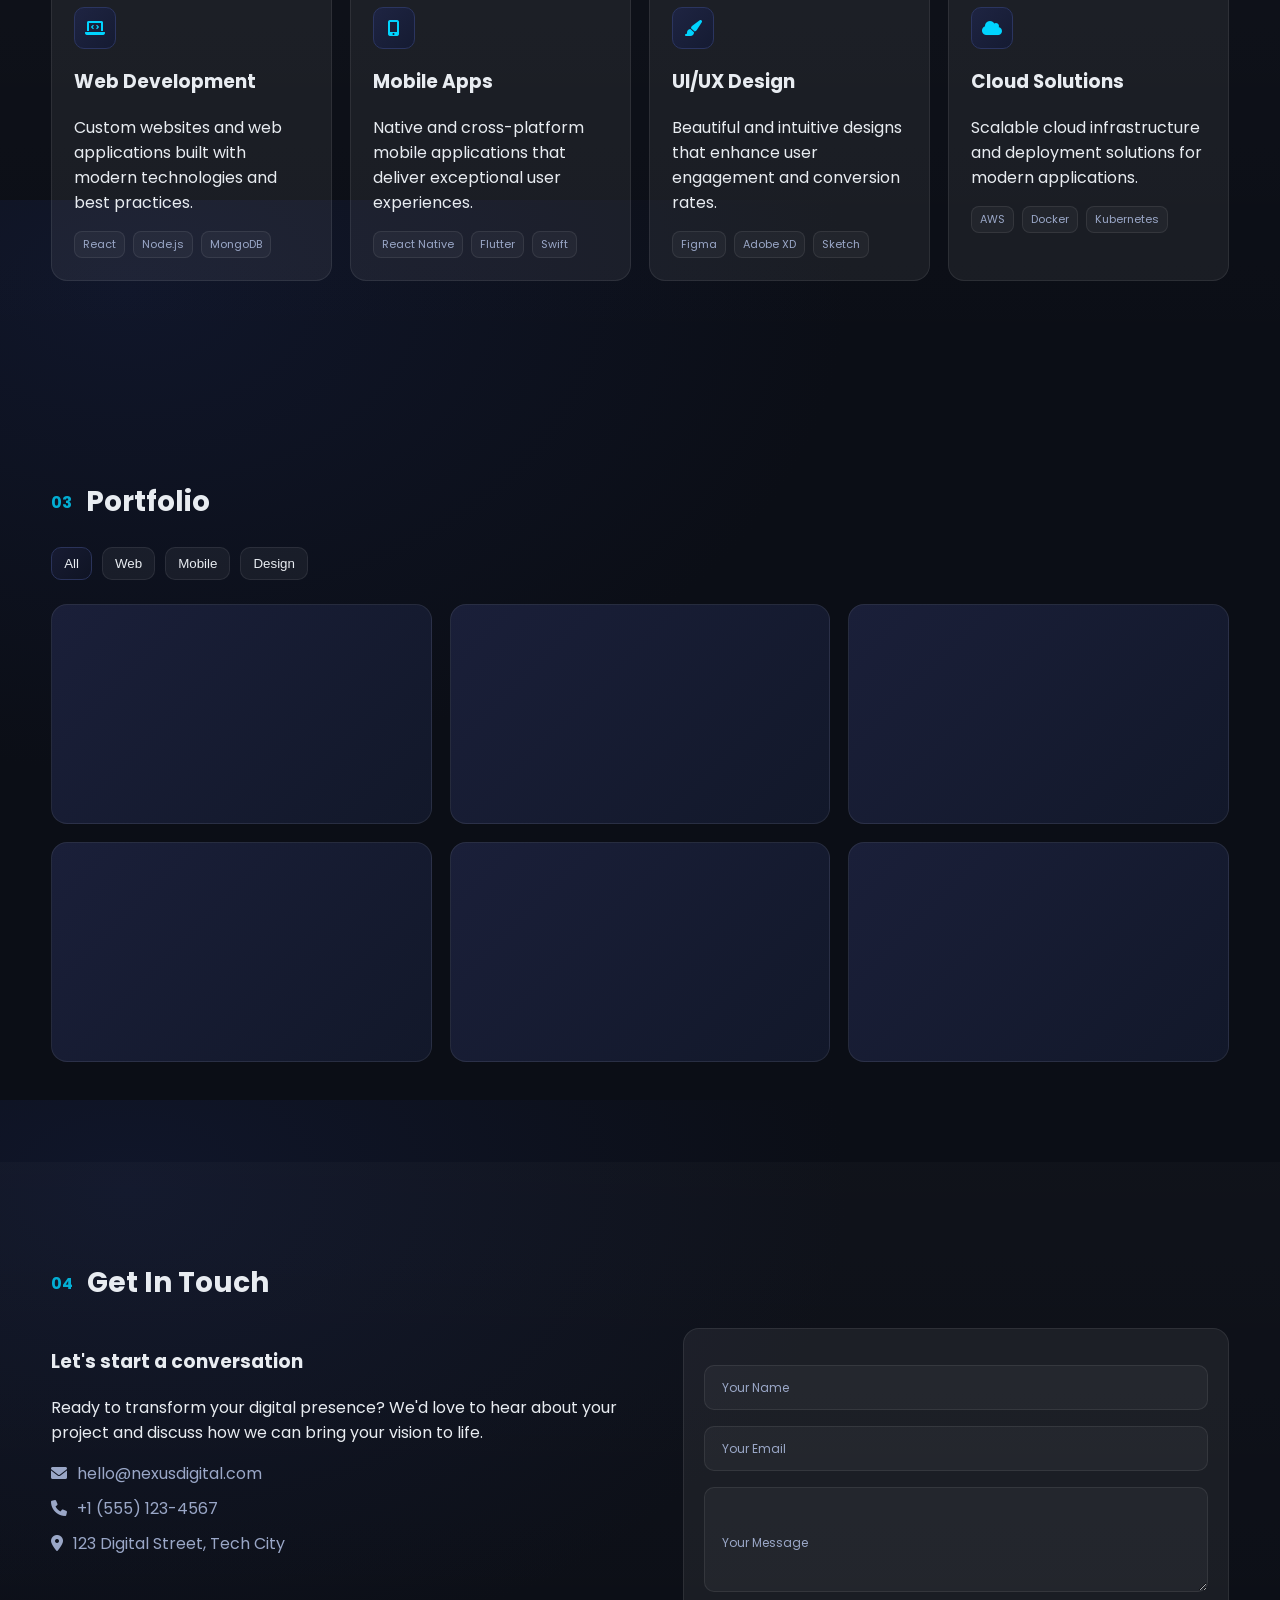
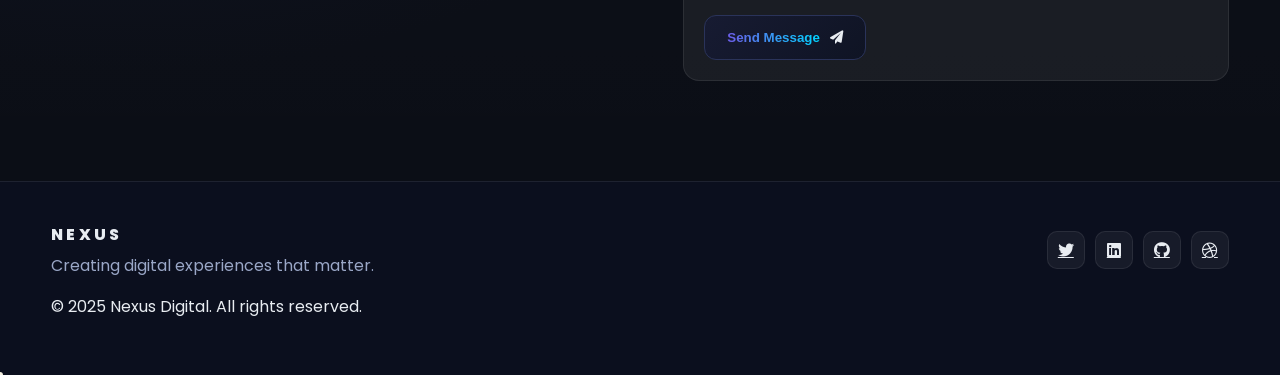
==== commit 6afb5d8b: "Add files via upload" ====
--- a/index.html
+++ b/index.html
@@ -1,507 +1,333 @@
-<!DOCTYPE html>
-<html lang="en">
-<head>
-    <meta charset="UTF-8">
-    <meta name="viewport" content="width=device-width, initial-scale=1.0">
-    <title>Grow With Me - Clothing that Grows with Kids</title>
-    <style>
-        /* Reset some default styles */
-        * {
-            margin: 0;
-            padding: 0;
-            box-sizing: border-box;
-        }
-
-        body {
-            font-family: 'Arial', sans-serif;
-            line-height: 1.6;
-            background-color: #f4f4f4;
-            color: #333;
-            overflow-x: hidden;
-        }
-
-        .container {
-            width: 90%;
-            max-width: 1200px;
-            margin: 0 auto;
-        }
-
-        /* Header styles */
-        header {
-            background-color: #2c3e50;
-            color: white;
-            padding: 20px 0;
-            text-align: center;
-            position: sticky;
-            top: 0;
-            z-index: 1000;
-            box-shadow: 0 4px 10px rgba(0, 0, 0, 0.1);
-        }
-
-        header h1 {
-            font-size: 36px;
-            margin-bottom: 10px;
-        }
-
-        nav ul {
-            list-style: none;
-            padding: 0;
-            display: flex;
-            justify-content: center;
-            gap: 20px;
-        }
-
-        nav ul li a {
-            color: white;
-            text-decoration: none;
-            font-size: 18px;
-        }
-
-        nav ul li a:hover {
-            text-decoration: underline;
-        }
-
-        /* Hero Section */
-        .hero {
-            background: linear-gradient(135deg, #3498db, #9b59b6);
-            color: white;
-            padding: 100px 20px;
-            text-align: center;
-        }
-
-        .hero h2 {
-            font-size: 48px;
-            margin-bottom: 20px;
-            animation: fadeIn 1.5s ease-in-out;
-        }
-
-        .hero p {
-            font-size: 20px;
-            margin-bottom: 30px;
-            animation: fadeIn 2s ease-in-out;
-        }
-
-        .hero a {
-            background-color: #e74c3c;
-            color: white;
-            padding: 15px 30px;
-            text-decoration: none;
-            font-size: 18px;
-            border-radius: 5px;
-            transition: background-color 0.3s, transform 0.3s;
-            animation: fadeIn 2.5s ease-in-out;
-        }
-
-        .hero a:hover {
-            background-color: #c0392b;
-            transform: scale(1.05);
-        }
-
-        /* About Section */
-        #about {
-            padding: 60px 20px;
-            background-color: #f4f4f4;
-        }
-
-        #about h2 {
-            font-size: 36px;
-            text-align: center;
-            margin-bottom: 20px;
-        }
-
-        #about p {
-            font-size: 18px;
-            color: #555;
-            text-align: justify;
-            margin: 0 auto;
-            max-width: 800px;
-        }
-
-        /* Features Section */
-        #features {
-            padding: 60px 20px;
-            background-color: white;
-        }
-
-        #features h2 {
-            font-size: 36px;
-            text-align: center;
-            margin-bottom: 20px;
-        }
-
-        .features-list {
-            display: grid;
-            grid-template-columns: repeat(auto-fit, minmax(250px, 1fr));
-            gap: 20px;
-            max-width: 1000px;
-            margin: 0 auto;
-        }
-
-        .feature {
-            background: #3498db;
-            color: white;
-            padding: 20px;
-            border-radius: 10px;
-            text-align: center;
-            box-shadow: 0 4px 10px rgba(0, 0, 0, 0.2);
-            cursor: pointer;
-            transition: transform 0.3s, background-color 0.3s;
-        }
-
-        .feature:hover {
-            transform: scale(1.05);
-            background-color: #2980b9;
-        }
-
-        .feature h3 {
-            font-size: 24px;
-            margin-bottom: 10px;
-        }
-
-        .feature-details {
-            display: none;
-            font-size: 18px;
-            color: #333;
-            background: #ecf0f1;
-            padding: 15px;
-            margin-top: 10px;
-            border-radius: 5px;
-        }
-
-        /* Testimonials Section */
-        #testimonials {
-            padding: 60px 20px;
-            background-color: #f4f4f4;
-        }
-
-        #testimonials h2 {
-            font-size: 36px;
-            text-align: center;
-            margin-bottom: 20px;
-        }
-
-        .testimonial {
-            background: white;
-            padding: 20px;
-            border-radius: 10px;
-            box-shadow: 0 4px 10px rgba(0, 0, 0, 0.1);
-            margin: 10px auto;
-            max-width: 600px;
-            text-align: center;
-        }
-
-        .testimonial p {
-            font-size: 18px;
-            margin-bottom: 10px;
-        }
-
-        .testimonial .author {
-            font-weight: bold;
-            color: #3498db;
-        }
-
-        /* FAQ Section */
-        #faq {
-            padding: 60px 20px;
-            background-color: white;
-        }
-
-        #faq h2 {
-            font-size: 36px;
-            text-align: center;
-            margin-bottom: 20px;
-        }
-
-        .faq-item {
-            margin-bottom: 20px;
-        }
-
-        .faq-item h3 {
-            font-size: 20px;
-            cursor: pointer;
-            background: #3498db;
-            color: white;
-            padding: 10px;
-            border-radius: 5px;
-            transition: background-color 0.3s;
-        }
-
-        .faq-item h3:hover {
-            background-color: #2980b9;
-        }
-
-        .faq-item p {
-            display: none;
-            font-size: 18px;
-            color: #555;
-            padding: 10px;
-            border-left: 4px solid #3498db;
-        }
-
-        /* Feedback Section */
-        #feedback {
-            padding: 60px 20px;
-            background-color: #ecf0f1;
-        }
-
-        #feedback h2 {
-            font-size: 36px;
-            text-align: center;
-            margin-bottom: 20px;
-        }
-
-        #feedback-form {
-            max-width: 600px;
-            margin: 0 auto;
-            background: white;
-            padding: 20px;
-            border-radius: 10px;
-            box-shadow: 0 4px 10px rgba(0, 0, 0, 0.1);
-        }
-
-        #feedback-form label {
-            display: block;
-            font-size: 16px;
-            margin-bottom: 5px;
-            color: #333;
-        }
-
-        #feedback-form input,
-        #feedback-form textarea {
-            width: 100%;
-            padding: 10px;
-            margin-bottom: 15px;
-            border: 1px solid #ccc;
-            border-radius: 5px;
-            font-size: 16px;
-        }
-
-        #feedback-form button {
-            background-color: #3498db;
-            color: white;
-            border: none;
-            padding: 10px 20px;
-            font-size: 16px;
-            border-radius: 5px;
-            cursor: pointer;
-            transition: background-color 0.3s;
-        }
-
-        #feedback-form button:hover {
-            background-color: #2980b9;
-        }
-
-        .feedback-message {
-            display: none;
-            font-size: 18px;
-            color: green;
-            text-align: center;
-            margin-top: 15px;
-        }
-
-        /* Footer styles */
-        footer {
-            background-color: #2c3e50;
-            color: white;
-            padding: 20px 0;
-            text-align: center;
-        }
-
-        footer p {
-            font-size: 14px;
-        }
-
-        /* Animations */
-        @keyframes fadeIn {
-            from {
-                opacity: 0;
-                transform: translateY(20px);
-            }
-            to {
-                opacity: 1;
-                transform: translateY(0);
-            }
-        }
-    </style>
-</head>
-<body>
-    <!-- Header -->
-    <header>
-        <h1>Grow With Me</h1>
-        <nav>
-            <ul>
-                <li><a href="#about">About</a></li>
-                <li><a href="#features">Features</a></li>
-                <li><a href="#testimonials">Testimonials</a></li>
-                <li><a href="#faq">FAQ</a></li>
-                <li><a href="#feedback">Feedback</a></li>
-            </ul>
-        </nav>
-    </header>
-
-    <!-- Hero Section -->
-    <section class="hero">
-        <h2>Welcome to Grow With Me</h2>
-        <p>Revolutionizing kids' clothing with innovation and sustainability.</p>
-        <a href="#about">Learn More</a>
-    </section>
-
-    <!-- About Section -->
-    <section id="about">
-        <h2>About Grow With Me</h2>
-        <p>GrowWear is a revolutionary clothing line designed to grow with your child. Using advanced adaptive fabrics, GrowWear adjusts to your child's changing size, ensuring comfort and sustainability while reducing the need for frequent replacements.</p>
-    </section>
-
-    <!-- Features Section -->
-    <section id="features">
-        <h2>Key Features</h2>
-        <div class="features-list">
-            <div class="feature" onclick="toggleDetails('stretchable-details')">
-                <h3>Stretchable Fabrics</h3>
-                <p>Click to learn more!</p>
-                <div id="stretchable-details" class="feature-details">
-                    Our advanced stretchable fabrics adapt to your child's growth, ensuring a perfect fit at all times.
-                </div>
-            </div>
-            <div class="feature" onclick="toggleDetails('eco-friendly-details')">
-                <h3>Eco-friendly Materials</h3>
-                <p>Click to learn more!</p>
-                <div id="eco-friendly-details" class="feature-details">
-                    Made from biodegradable fibers, our materials are kind to both your child and the planet.
-                </div>
-            </div>
-            <div class="feature" onclick="toggleDetails('adjustable-design-details')">
-                <h3>Adjustable Design</h3>
-                <p>Click to learn more!</p>
-                <div id="adjustable-design-details" class="feature-details">
-                    Adjustable straps and waistbands expand to provide a comfortable fit as your child grows.
-                </div>
-            </div>
-            <div class="feature" onclick="toggleDetails('durable-details')">
-                <h3>Durable</h3>
-                <p>Click to learn more!</p>
-                <div id="durable-details" class="feature-details">
-                    Built to last, our clothing withstands wear and tear, providing value for years.
-                </div>
-            </div>
-        </div>
-    </section>
-
-    <!-- Testimonials Section -->
-    <section id="testimonials">
-        <h2>What Our Customers Say</h2>
-        <div class="testimonial">
-            <p>"Grow With Me has been a game-changer for my family. The clothes are durable and fit perfectly as my child grows."</p>
-            <p class="author">- Sarita, Mother of Two</p>
-        </div>
-        <div class="testimonial">
-            <p>"I love how eco-friendly Grow With Me is. It’s great knowing I’m helping the planet while keeping my kids comfortable."</p>
-            <p class="author">- Rajesh, Eco-conscious Parent</p>
-        </div>
-    </section>
-
-    <!-- FAQ Section -->
-        <!-- FAQ Section -->
-<section id="faq">
-    <h2>Frequently Asked Questions</h2>
-    <div class="faq-item">
-        <h3 onclick="toggleFAQ('faq1')">How does Grow With Me adjust to my child’s size?</h3>
-        <p id="faq1" style="display:none;">GrowWear uses advanced stretchable fabrics and adjustable features to grow with your child.</p>
-    </div>
-    <div class="faq-item">
-        <h3 onclick="toggleFAQ('faq2')">Are the materials safe for sensitive skin?</h3>
-        <p id="faq2" style="display:none;">Yes, all our materials are hypoallergenic and safe for sensitive skin.</p>
-    </div>
-    <div class="faq-item">
-        <h3 onclick="toggleFAQ('faq3')">What sizes are available?</h3>
-        <p id="faq3" style="display:none;">Grow With Me is designed to fit a wide range of sizes, covering ages 1 to 10 years, with adjustable features to accommodate growth.</p>
-    </div>
-    <div class="faq-item">
-        <h3 onclick="toggleFAQ('faq4')">How durable are the clothes?</h3>
-        <p id="faq4" style="display:none;">Our clothes are made with high-quality, durable fabrics that can withstand active use and frequent washing.</p>
-    </div>
-    <div class="faq-item">
-        <h3 onclick="toggleFAQ('faq5')">Are the clothes machine washable?</h3>
-        <p id="faq5" style="display:none;">Yes, all Grow With Me products are machine washable and easy to maintain.</p>
-    </div>
-    <div class="faq-item">
-        <h3 onclick="toggleFAQ('faq6')">Do you ship internationally?</h3>
-        <p id="faq6" style="display:none;">Yes, we offer international shipping. Delivery times and costs vary by location.</p>
-    </div>
-    <div class="faq-item">
-        <h3 onclick="toggleFAQ('faq7')">What is your return policy?</h3>
-        <p id="faq7" style="display:none;">We offer a 30-day return policy for unused items with the original tags intact.</p>
-    </div>
-    <div class="faq-item">
-        <h3 onclick="toggleFAQ('faq8')">How eco-friendly is Grow With Me?</h3>
-        <p id="faq8" style="display:none;">Grow With Me is committed to sustainability. We use biodegradable materials and ethical manufacturing processes to minimize our environmental impact.</p>
-    </div>
-    <div class="faq-item">
-        <h3 onclick="toggleFAQ('faq9')">Do you offer discounts for bulk purchases?</h3>
-        <p id="faq9" style="display:none;">Yes, we offer special discounts for bulk purchases. Contact our support team for more details.</p>
-    </div>
-    <div class="faq-item">
-        <h3 onclick="toggleFAQ('faq10')">How can I contact customer support?</h3>
-        <p id="faq10" style="display:none;">You can reach us via email at support@growwear.com or through our customer service hotline.</p>
-    </div>
-</section>
-
-    <!-- Feedback Section -->
-    <section id="feedback">
-        <h2>We Value Your Feedback</h2>
-        <form id="feedback-form">
-            <label for="name">Your Name</label>
-            <input type="text" id="name" required placeholder="Enter your name">
-            
-            <label for="email">Your Email</label>
-            <input type="email" id="email" required placeholder="Enter your email">
-            
-            <label for="message">Your Message</label>
-            <textarea id="message" rows="5" required placeholder="Enter your message"></textarea>
-            
-            <button type="submit">Submit Feedback</button>
-        </form>
-        <div id="feedback-message" class="feedback-message">
-            Thank you for your feedback! Please wait for a minute. Dont click on anything else.
-        </div>
-    </section>
-
-    <!-- Footer -->
-    <footer>
-        <p>&copy; 2025 Grow With Me. All Rights Reserved.</p>
-    </footer>
-
-    <script>
-        // Toggle feature details
-        function toggleDetails(id) {
-            const details = document.getElementById(id);
-            details.style.display = details.style.display === 'none' || details.style.display === '' ? 'block' : 'none';
-        }
-    
-        // Toggle FAQ answers
-        function toggleFAQ(id) {
-            const faqAnswer = document.getElementById(id);
-            faqAnswer.style.display = faqAnswer.style.display === 'none' || faqAnswer.style.display === '' ? 'block' : 'none';
-        }
-    
-        // Form submission for feedback
-        document.getElementById('feedback-form').addEventListener('submit', function(event) {
-            event.preventDefault(); // Prevent form from submitting the usual way
-    
-            // Show thank you message
-            document.getElementById('feedback-message').style.display = 'block';
-    
-            // Log to check the function is triggered
-            console.log('Form submitted, redirecting in 3 seconds...');
-    
-            // Redirect to Thank You page after 3 seconds
-            setTimeout(function() {
-                console.log('Redirecting now...');
-                window.location.href = "thank-you.html"; // Redirect to the Thank You page
-            }, 3000);
-        });
-    </script>
-    
-    
-</body>
-</html>
+<!DOCTYPE html>
+<html lang="en">
+<head>
+    <meta charset="UTF-8">
+    <meta name="viewport" content="width=device-width, initial-scale=1.0">
+    <title>Nexus Digital - Interactive Portfolio</title>
+    <link rel="stylesheet" href="styles.css">
+    <link href="https://cdnjs.cloudflare.com/ajax/libs/font-awesome/6.0.0/css/all.min.css" rel="stylesheet">
+    <link href="https://fonts.googleapis.com/css2?family=Poppins:wght@300;400;500;600;700&display=swap" rel="stylesheet">
+</head>
+<body>
+    <!-- Loading Screen -->
+    <div id="loading-screen">
+        <div class="loader">
+            <div class="loader-ring"></div>
+            <div class="loader-text">NEXUS</div>
+        </div>
+    </div>
+
+    <!-- Navigation -->
+    <nav class="navbar">
+        <div class="nav-container">
+            <div class="nav-logo">
+                <span class="logo-text">NEXUS</span>
+                <div class="logo-dot"></div>
+            </div>
+            <ul class="nav-menu">
+                <li><a href="#home" class="nav-link">Home</a></li>
+                <li><a href="#about" class="nav-link">About</a></li>
+                <li><a href="#services" class="nav-link">Services</a></li>
+                <li><a href="#portfolio" class="nav-link">Portfolio</a></li>
+                <li><a href="#contact" class="nav-link">Contact</a></li>
+            </ul>
+            <div class="hamburger">
+                <span class="bar"></span>
+                <span class="bar"></span>
+                <span class="bar"></span>
+            </div>
+        </div>
+    </nav>
+
+    <!-- Hero Section -->
+    <section id="home" class="hero">
+        <div class="hero-bg">
+            <div class="geometric-shape shape-1"></div>
+            <div class="geometric-shape shape-2"></div>
+            <div class="geometric-shape shape-3"></div>
+            <div class="floating-particles"></div>
+        </div>
+        <div class="hero-content">
+            <h1 class="hero-title">
+                <span class="title-line">Creating Digital</span>
+                <span class="title-line highlight">Experiences</span>
+            </h1>
+            <p class="hero-description">
+                We craft innovative solutions that bridge the gap between creativity and technology,
+                delivering exceptional digital experiences that captivate and inspire.
+            </p>
+            <div class="hero-buttons">
+                <button class="btn btn-primary" id="explore-btn">
+                    <span>Explore Work</span>
+                    <i class="fas fa-arrow-right"></i>
+                </button>
+                <button class="btn btn-secondary" id="contact-btn">
+                    <span>Get In Touch</span>
+                </button>
+            </div>
+        </div>
+        <div class="scroll-indicator">
+            <div class="scroll-line"></div>
+            <span>Scroll</span>
+        </div>
+    </section>
+
+    <!-- About Section -->
+    <section id="about" class="about">
+        <div class="container">
+            <div class="section-header">
+                <span class="section-number">01</span>
+                <h2 class="section-title">About Us</h2>
+            </div>
+            <div class="about-content">
+                <div class="about-text">
+                    <h3>We are digital innovators</h3>
+                    <p>With over a decade of experience in crafting digital solutions, we specialize in creating 
+                    immersive experiences that connect brands with their audiences in meaningful ways.</p>
+                    <div class="stats-grid">
+                        <div class="stat-item">
+                            <span class="stat-number" data-target="250">0</span>
+                            <span class="stat-label">Projects Completed</span>
+                        </div>
+                        <div class="stat-item">
+                            <span class="stat-number" data-target="98">0</span>
+                            <span class="stat-label">Client Satisfaction</span>
+                        </div>
+                        <div class="stat-item">
+                            <span class="stat-number" data-target="15">0</span>
+                            <span class="stat-label">Years Experience</span>
+                        </div>
+                    </div>
+                </div>
+                <div class="about-visual">
+                    <div class="visual-card">
+                        <div class="card-content">
+                            <i class="fas fa-code"></i>
+                            <h4>Clean Code</h4>
+                        </div>
+                    </div>
+                    <div class="visual-card">
+                        <div class="card-content">
+                            <i class="fas fa-mobile-alt"></i>
+                            <h4>Responsive</h4>
+                        </div>
+                    </div>
+                    <div class="visual-card">
+                        <div class="card-content">
+                            <i class="fas fa-rocket"></i>
+                            <h4>Performance</h4>
+                        </div>
+                    </div>
+                </div>
+            </div>
+        </div>
+    </section>
+
+    <!-- Services Section -->
+    <section id="services" class="services">
+        <div class="container">
+            <div class="section-header">
+                <span class="section-number">02</span>
+                <h2 class="section-title">Services</h2>
+            </div>
+            <div class="services-grid">
+                <div class="service-card" data-service="web">
+                    <div class="service-icon">
+                        <i class="fas fa-laptop-code"></i>
+                    </div>
+                    <h3>Web Development</h3>
+                    <p>Custom websites and web applications built with modern technologies and best practices.</p>
+                    <div class="service-tech">
+                        <span>React</span>
+                        <span>Node.js</span>
+                        <span>MongoDB</span>
+                    </div>
+                </div>
+                <div class="service-card" data-service="mobile">
+                    <div class="service-icon">
+                        <i class="fas fa-mobile-alt"></i>
+                    </div>
+                    <h3>Mobile Apps</h3>
+                    <p>Native and cross-platform mobile applications that deliver exceptional user experiences.</p>
+                    <div class="service-tech">
+                        <span>React Native</span>
+                        <span>Flutter</span>
+                        <span>Swift</span>
+                    </div>
+                </div>
+                <div class="service-card" data-service="ui">
+                    <div class="service-icon">
+                        <i class="fas fa-paint-brush"></i>
+                    </div>
+                    <h3>UI/UX Design</h3>
+                    <p>Beautiful and intuitive designs that enhance user engagement and conversion rates.</p>
+                    <div class="service-tech">
+                        <span>Figma</span>
+                        <span>Adobe XD</span>
+                        <span>Sketch</span>
+                    </div>
+                </div>
+                <div class="service-card" data-service="cloud">
+                    <div class="service-icon">
+                        <i class="fas fa-cloud"></i>
+                    </div>
+                    <h3>Cloud Solutions</h3>
+                    <p>Scalable cloud infrastructure and deployment solutions for modern applications.</p>
+                    <div class="service-tech">
+                        <span>AWS</span>
+                        <span>Docker</span>
+                        <span>Kubernetes</span>
+                    </div>
+                </div>
+            </div>
+        </div>
+    </section>
+
+    <!-- Portfolio Section -->
+    <section id="portfolio" class="portfolio">
+        <div class="container">
+            <div class="section-header">
+                <span class="section-number">03</span>
+                <h2 class="section-title">Portfolio</h2>
+            </div>
+            <div class="portfolio-filters">
+                <button class="filter-btn active" data-filter="all">All</button>
+                <button class="filter-btn" data-filter="web">Web</button>
+                <button class="filter-btn" data-filter="mobile">Mobile</button>
+                <button class="filter-btn" data-filter="design">Design</button>
+            </div>
+            <div class="portfolio-grid">
+                <div class="portfolio-item" data-category="web">
+                    <div class="portfolio-image">
+                        <div class="portfolio-overlay">
+                            <h4>E-Commerce Platform</h4>
+                            <p>Full-stack web application</p>
+                            <button class="view-btn">View Project</button>
+                        </div>
+                    </div>
+                </div>
+                <div class="portfolio-item" data-category="mobile">
+                    <div class="portfolio-image">
+                        <div class="portfolio-overlay">
+                            <h4>Fitness Tracker App</h4>
+                            <p>React Native mobile app</p>
+                            <button class="view-btn">View Project</button>
+                        </div>
+                    </div>
+                </div>
+                <div class="portfolio-item" data-category="design">
+                    <div class="portfolio-image">
+                        <div class="portfolio-overlay">
+                            <h4>Brand Identity</h4>
+                            <p>Complete branding solution</p>
+                            <button class="view-btn">View Project</button>
+                        </div>
+                    </div>
+                </div>
+                <div class="portfolio-item" data-category="web">
+                    <div class="portfolio-image">
+                        <div class="portfolio-overlay">
+                            <h4>Dashboard Analytics</h4>
+                            <p>Data visualization platform</p>
+                            <button class="view-btn">View Project</button>
+                        </div>
+                    </div>
+                </div>
+                <div class="portfolio-item" data-category="mobile">
+                    <div class="portfolio-image">
+                        <div class="portfolio-overlay">
+                            <h4>Social Media App</h4>
+                            <p>Cross-platform application</p>
+                            <button class="view-btn">View Project</button>
+                        </div>
+                    </div>
+                </div>
+                <div class="portfolio-item" data-category="design">
+                    <div class="portfolio-image">
+                        <div class="portfolio-overlay">
+                            <h4>Website Redesign</h4>
+                            <p>UI/UX improvement project</p>
+                            <button class="view-btn">View Project</button>
+                        </div>
+                    </div>
+                </div>
+            </div>
+        </div>
+    </section>
+
+    <!-- Contact Section -->
+    <section id="contact" class="contact">
+        <div class="container">
+            <div class="section-header">
+                <span class="section-number">04</span>
+                <h2 class="section-title">Get In Touch</h2>
+            </div>
+            <div class="contact-content">
+                <div class="contact-info">
+                    <h3>Let's start a conversation</h3>
+                    <p>Ready to transform your digital presence? We'd love to hear about your project and discuss how we can bring your vision to life.</p>
+                    <div class="contact-details">
+                        <div class="contact-item">
+                            <i class="fas fa-envelope"></i>
+                            <span>hello@nexusdigital.com</span>
+                        </div>
+                        <div class="contact-item">
+                            <i class="fas fa-phone"></i>
+                            <span>+1 (555) 123-4567</span>
+                        </div>
+                        <div class="contact-item">
+                            <i class="fas fa-map-marker-alt"></i>
+                            <span>123 Digital Street, Tech City</span>
+                        </div>
+                    </div>
+                </div>
+                <form class="contact-form">
+                    <div class="form-group">
+                        <input type="text" id="name" required>
+                        <label for="name">Your Name</label>
+                    </div>
+                    <div class="form-group">
+                        <input type="email" id="email" required>
+                        <label for="email">Your Email</label>
+                    </div>
+                    <div class="form-group">
+                        <textarea id="message" rows="5" required></textarea>
+                        <label for="message">Your Message</label>
+                    </div>
+                    <button type="submit" class="btn btn-primary">
+                        <span>Send Message</span>
+                        <i class="fas fa-paper-plane"></i>
+                    </button>
+                </form>
+            </div>
+        </div>
+    </section>
+
+    <!-- Footer -->
+    <footer class="footer">
+        <div class="container">
+            <div class="footer-content">
+                <div class="footer-logo">
+                    <span class="logo-text">NEXUS</span>
+                    <p>Creating digital experiences that matter.</p>
+                </div>
+                <div class="footer-social">
+                    <a href="#" class="social-link"><i class="fab fa-twitter"></i></a>
+                    <a href="#" class="social-link"><i class="fab fa-linkedin"></i></a>
+                    <a href="#" class="social-link"><i class="fab fa-github"></i></a>
+                    <a href="#" class="social-link"><i class="fab fa-dribbble"></i></a>
+                </div>
+            </div>
+            <div class="footer-bottom">
+                <p>&copy; 2025 Nexus Digital. All rights reserved.</p>
+            </div>
+        </div>
+    </footer>
+
+    <!-- Cursor -->
+    <div class="cursor"></div>
+    <div class="cursor-follower"></div>
+
+    <script src="script.js"></script>
+</body>
+</html>
--- a/styles.css
+++ b/styles.css
@@ -0,0 +1,193 @@
+/* Global Styles */
+:root {
+  --bg: #0b0e16;
+  --bg-2: #0f1424;
+  --bg-3: #12182a;
+  --text: #e8ecf1;
+  --muted: #9aa7c7;
+  --accent: #6c5ce7;
+  --accent-2: #00d4ff;
+  --accent-3: #ff7eb3;
+  --card: #0f1424;
+  --glass: rgba(255,255,255,0.06);
+  --border: rgba(255,255,255,0.08);
+  --shadow: 0 10px 30px rgba(0,0,0,0.4);
+}
+
+* { box-sizing: border-box; }
+html, body { height: 100%; }
+body {
+  margin: 0;
+  font-family: 'Poppins', system-ui, -apple-system, Segoe UI, Roboto, Ubuntu, Cantarell, 'Helvetica Neue', Arial, 'Noto Sans', 'Apple Color Emoji', 'Segoe UI Emoji';
+  background: radial-gradient(1200px 800px at 10% 10%, #10162a 0%, #0b0e16 60%),
+              radial-gradient(1200px 800px at 90% 20%, #0d1330 0%, transparent 50%),
+              radial-gradient(1200px 800px at 50% 90%, #0a1226 0%, transparent 60%);
+  color: var(--text);
+  overflow-x: hidden;
+}
+
+.container {
+  width: min(1200px, 92%);
+  margin: 0 auto;
+}
+
+/* Loading Screen */
+#loading-screen {
+  position: fixed;
+  inset: 0;
+  background: linear-gradient(135deg, #0e1220 0%, #0b0e16 100%);
+  display: grid;
+  place-items: center;
+  z-index: 2000;
+}
+.loader { position: relative; }
+.loader-ring {
+  width: 120px;
+  height: 120px;
+  border-radius: 50%;
+  border: 6px solid transparent;
+  border-top-color: var(--accent);
+  border-right-color: var(--accent-2);
+  animation: spin 1.2s linear infinite;
+  filter: drop-shadow(0 0 12px rgba(108,92,231,0.6));
+}
+.loader-text {
+  position: absolute; inset: 0; display: grid; place-items: center;
+  font-weight: 700; letter-spacing: 0.3em; font-size: 14px; color: var(--muted);
+}
+@keyframes spin { to { transform: rotate(360deg); } }
+
+/* Navbar */
+.navbar {
+  position: fixed; top: 0; left: 0; right: 0; z-index: 1000;
+  background: linear-gradient(180deg, rgba(10,14,24,0.9) 0%, rgba(10,14,24,0.4) 100%);
+  backdrop-filter: blur(10px);
+  border-bottom: 1px solid var(--border);
+}
+.nav-container { display: flex; align-items: center; justify-content: space-between; height: 70px; width: min(1200px, 92%); margin: 0 auto; }
+.nav-logo { display: flex; align-items: center; gap: 10px; }
+.logo-text { font-weight: 800; letter-spacing: 0.2em; }
+.logo-dot { width: 10px; height: 10px; background: linear-gradient(135deg, var(--accent), var(--accent-2)); border-radius: 50%; box-shadow: 0 0 12px var(--accent-2); }
+.nav-menu { display: flex; gap: 28px; list-style: none; margin: 0; padding: 0; }
+.nav-link { color: var(--muted); text-decoration: none; position: relative; }
+.nav-link::after { content: ''; position: absolute; left: 0; bottom: -6px; width: 0; height: 2px; background: linear-gradient(90deg, var(--accent), var(--accent-2)); transition: width .3s ease; }
+.nav-link:hover { color: var(--text); }
+.nav-link:hover::after { width: 100%; }
+.hamburger { display: none; flex-direction: column; gap: 5px; cursor: pointer; }
+.hamburger .bar { width: 25px; height: 3px; background: var(--text); border-radius: 2px; }
+
+/* Hero */
+.hero { position: relative; min-height: 100vh; display: grid; place-items: center; padding-top: 70px; }
+.hero-bg { position: absolute; inset: 0; overflow: hidden; }
+.geometric-shape { position: absolute; border-radius: 16px; filter: blur(8px); opacity: 0.6; animation: float 12s ease-in-out infinite; }
+.shape-1 { width: 340px; height: 340px; background: radial-gradient(circle at 30% 30%, var(--accent), transparent 60%); top: 10%; left: -60px; }
+.shape-2 { width: 420px; height: 420px; background: radial-gradient(circle at 60% 60%, var(--accent-2), transparent 60%); bottom: 10%; right: -80px; animation-delay: -3s; }
+.shape-3 { width: 260px; height: 260px; background: radial-gradient(circle at 40% 40%, var(--accent-3), transparent 60%); top: 60%; left: 30%; animation-delay: -6s; }
+@keyframes float { 0%,100%{ transform: translateY(0);} 50%{ transform: translateY(-20px);} }
+
+.floating-particles::before, .floating-particles::after {
+  content: '';
+  position: absolute;
+  inset: -20% -10%;
+  background: radial-gradient(2px 2px at 20% 30%, #fff4, transparent 70%),
+              radial-gradient(2px 2px at 40% 70%, #fff5, transparent 70%),
+              radial-gradient(2px 2px at 70% 40%, #fff3, transparent 70%),
+              radial-gradient(2px 2px at 85% 60%, #fff4, transparent 70%);
+  animation: drift 30s linear infinite;
+}
+.floating-particles::after { animation-duration: 45s; opacity: 0.6; }
+@keyframes drift { from { transform: translateX(-10%);} to { transform: translateX(10%);} }
+
+.hero-content { position: relative; z-index: 2; text-align: center; max-width: 900px; padding: 40px; }
+.hero-title { font-size: clamp(34px, 6vw, 76px); line-height: 1.08; margin: 0 0 14px; }
+.title-line { display: block; }
+.title-line.highlight { background: linear-gradient(90deg, var(--accent), var(--accent-2)); -webkit-background-clip: text; color: transparent; }
+.hero-description { margin: 0 auto 28px; color: var(--muted); max-width: 680px; font-size: clamp(14px, 2.2vw, 18px); }
+.hero-buttons { display: flex; gap: 16px; justify-content: center; }
+.btn { position: relative; border: 1px solid var(--border); background: var(--glass); color: var(--text); padding: 14px 22px; border-radius: 12px; cursor: pointer; display: inline-flex; align-items: center; gap: 10px; transition: transform .2s ease, box-shadow .2s ease; }
+.btn:hover { transform: translateY(-2px); box-shadow: 0 10px 24px rgba(0,0,0,0.4), 0 0 0 2px #ffffff10 inset; }
+.btn-primary { background: linear-gradient(135deg, #171b32, #0f1424); border: 1px solid #2a335a; }
+.btn-primary span { background: linear-gradient(90deg, var(--accent), var(--accent-2)); -webkit-background-clip: text; color: transparent; font-weight: 600; }
+.btn-secondary { background: #0f1528; }
+
+.scroll-indicator { position: absolute; bottom: 24px; left: 50%; transform: translateX(-50%); display: grid; place-items: center; gap: 6px; color: var(--muted); font-size: 12px; }
+.scroll-line { width: 2px; height: 34px; background: linear-gradient(180deg, transparent, var(--accent-2), transparent); animation: scroll 1.6s ease-in-out infinite; }
+@keyframes scroll { 0%,100%{ transform: translateY(0);} 50%{ transform: translateY(8px);} }
+
+/* Sections */
+.section-header { display: flex; align-items: center; gap: 14px; margin-bottom: 24px; }
+.section-number { font-weight: 700; color: var(--accent-2); opacity: 0.8; }
+.section-title { font-size: 28px; margin: 0; }
+
+/* About */
+.about { padding: 100px 0; }
+.about-content { display: grid; grid-template-columns: 1.2fr 1fr; gap: 40px; align-items: center; }
+.about-text h3 { margin-top: 0; }
+.stats-grid { display: grid; grid-template-columns: repeat(3, 1fr); gap: 16px; margin-top: 24px; }
+.stat-item { background: var(--glass); border: 1px solid var(--border); border-radius: 16px; padding: 18px; text-align: center; box-shadow: var(--shadow); }
+.stat-number { font-size: 28px; font-weight: 700; background: linear-gradient(90deg, var(--accent), var(--accent-2)); -webkit-background-clip: text; color: transparent; }
+.stat-label { color: var(--muted); font-size: 12px; }
+.about-visual { display: grid; grid-template-columns: repeat(3, 1fr); gap: 16px; }
+.visual-card { background: linear-gradient(180deg, rgba(255,255,255,0.05), rgba(255,255,255,0.02)); border: 1px solid var(--border); border-radius: 16px; padding: 24px; text-align: center; transition: transform .2s ease; }
+.visual-card:hover { transform: translateY(-4px); }
+.visual-card i { font-size: 28px; color: var(--accent-2); }
+.visual-card h4 { margin: 10px 0 0; }
+
+/* Services */
+.services { padding: 100px 0; background: linear-gradient(180deg, rgba(255,255,255,0.02), transparent); }
+.services-grid { display: grid; grid-template-columns: repeat(4, 1fr); gap: 18px; }
+.service-card { background: var(--glass); border: 1px solid var(--border); border-radius: 16px; padding: 22px; transition: transform .2s ease, box-shadow .2s ease; cursor: pointer; }
+.service-card:hover { transform: translateY(-4px); box-shadow: 0 14px 40px rgba(0,0,0,0.5); }
+.service-icon { width: 42px; height: 42px; display: grid; place-items: center; border-radius: 10px; background: linear-gradient(135deg, #1e2442, #151b32); border: 1px solid #2b3560; }
+.service-icon i { color: var(--accent-2); }
+.service-tech { display: flex; gap: 8px; flex-wrap: wrap; }
+.service-tech span { font-size: 11px; color: var(--muted); background: rgba(255,255,255,0.04); border: 1px solid var(--border); border-radius: 8px; padding: 4px 8px; }
+
+/* Portfolio */
+.portfolio { padding: 100px 0; }
+.portfolio-filters { display: flex; gap: 10px; margin-bottom: 24px; }
+.filter-btn { background: rgba(255,255,255,0.05); border: 1px solid var(--border); color: var(--text); border-radius: 10px; padding: 8px 12px; cursor: pointer; }
+.filter-btn.active, .filter-btn:hover { background: linear-gradient(135deg, #171b32, #0f1424); border-color: #2a335a; }
+.portfolio-grid { display: grid; grid-template-columns: repeat(3, 1fr); gap: 18px; }
+.portfolio-item { position: relative; border-radius: 16px; overflow: hidden; background: linear-gradient(135deg, #1a1f39, #12182a); border: 1px solid var(--border); min-height: 220px; }
+.portfolio-image { position: absolute; inset: 0; }
+.portfolio-overlay { position: absolute; inset: 0; padding: 18px; display: grid; align-content: end; background: linear-gradient(180deg, transparent, rgba(0,0,0,0.6)); opacity: 0; transition: opacity .2s ease; }
+.portfolio-item:hover .portfolio-overlay { opacity: 1; }
+.view-btn { justify-self: start; margin-top: 8px; background: rgba(255,255,255,0.06); border: 1px solid var(--border); color: var(--text); border-radius: 10px; padding: 8px 10px; cursor: pointer; }
+
+/* Contact */
+.contact { padding: 100px 0; background: linear-gradient(180deg, rgba(255,255,255,0.02), transparent); }
+.contact-content { display: grid; grid-template-columns: 1.1fr 1fr; gap: 32px; }
+.contact-details { display: grid; gap: 10px; margin-top: 14px; }
+.contact-item { display: flex; align-items: center; gap: 10px; color: var(--muted); }
+.contact-form { background: var(--glass); border: 1px solid var(--border); border-radius: 16px; padding: 20px; }
+.form-group { position: relative; margin: 16px 0; }
+.form-group input, .form-group textarea { width: 100%; padding: 14px 12px; background: rgba(255,255,255,0.04); border: 1px solid var(--border); border-radius: 10px; color: var(--text); outline: none; }
+.form-group label { position: absolute; top: 50%; left: 12px; transform: translateY(-50%); color: var(--muted); font-size: 12px; transition: all .2s ease; padding: 0 6px; background: transparent; }
+.form-group input:focus + label, .form-group input:valid + label, .form-group textarea:focus + label, .form-group textarea:valid + label { top: -8px; background: var(--bg-2); color: var(--accent-2); }
+
+/* Footer */
+.footer { padding: 40px 0; border-top: 1px solid var(--border); background: #0b0f1e; }
+.footer-content { display: flex; align-items: center; justify-content: space-between; gap: 16px; }
+.footer-logo p { color: var(--muted); margin: 6px 0 0; }
+.footer-social { display: flex; gap: 10px; }
+.social-link { width: 38px; height: 38px; display: grid; place-items: center; border-radius: 10px; background: rgba(255,255,255,0.05); border: 1px solid var(--border); color: var(--text); }
+
+/* Cursor */
+.cursor, .cursor-follower { position: fixed; pointer-events: none; z-index: 2000; border-radius: 50%; transform: translate(-50%, -50%); mix-blend-mode: difference; }
+.cursor { width: 6px; height: 6px; background: #fff; }
+.cursor-follower { width: 28px; height: 28px; border: 1px solid #fff; opacity: 0.5; transition: transform .1s ease-out; }
+
+/* Responsive */
+@media (max-width: 1024px) {
+  .services-grid { grid-template-columns: repeat(2, 1fr); }
+  .portfolio-grid { grid-template-columns: repeat(2, 1fr); }
+  .about-content { grid-template-columns: 1fr; }
+}
+@media (max-width: 640px) {
+  .nav-menu { display: none; position: absolute; top: 70px; right: 0; background: #0b0f1e; border-left: 1px solid var(--border); border-bottom: 1px solid var(--border); border-top: 1px solid var(--border); width: 240px; flex-direction: column; padding: 12px; }
+  .nav-menu.open { display: flex; }
+  .hamburger { display: flex; }
+  .services-grid, .portfolio-grid { grid-template-columns: 1fr; }
+  .contact-content { grid-template-columns: 1fr; }
+}
